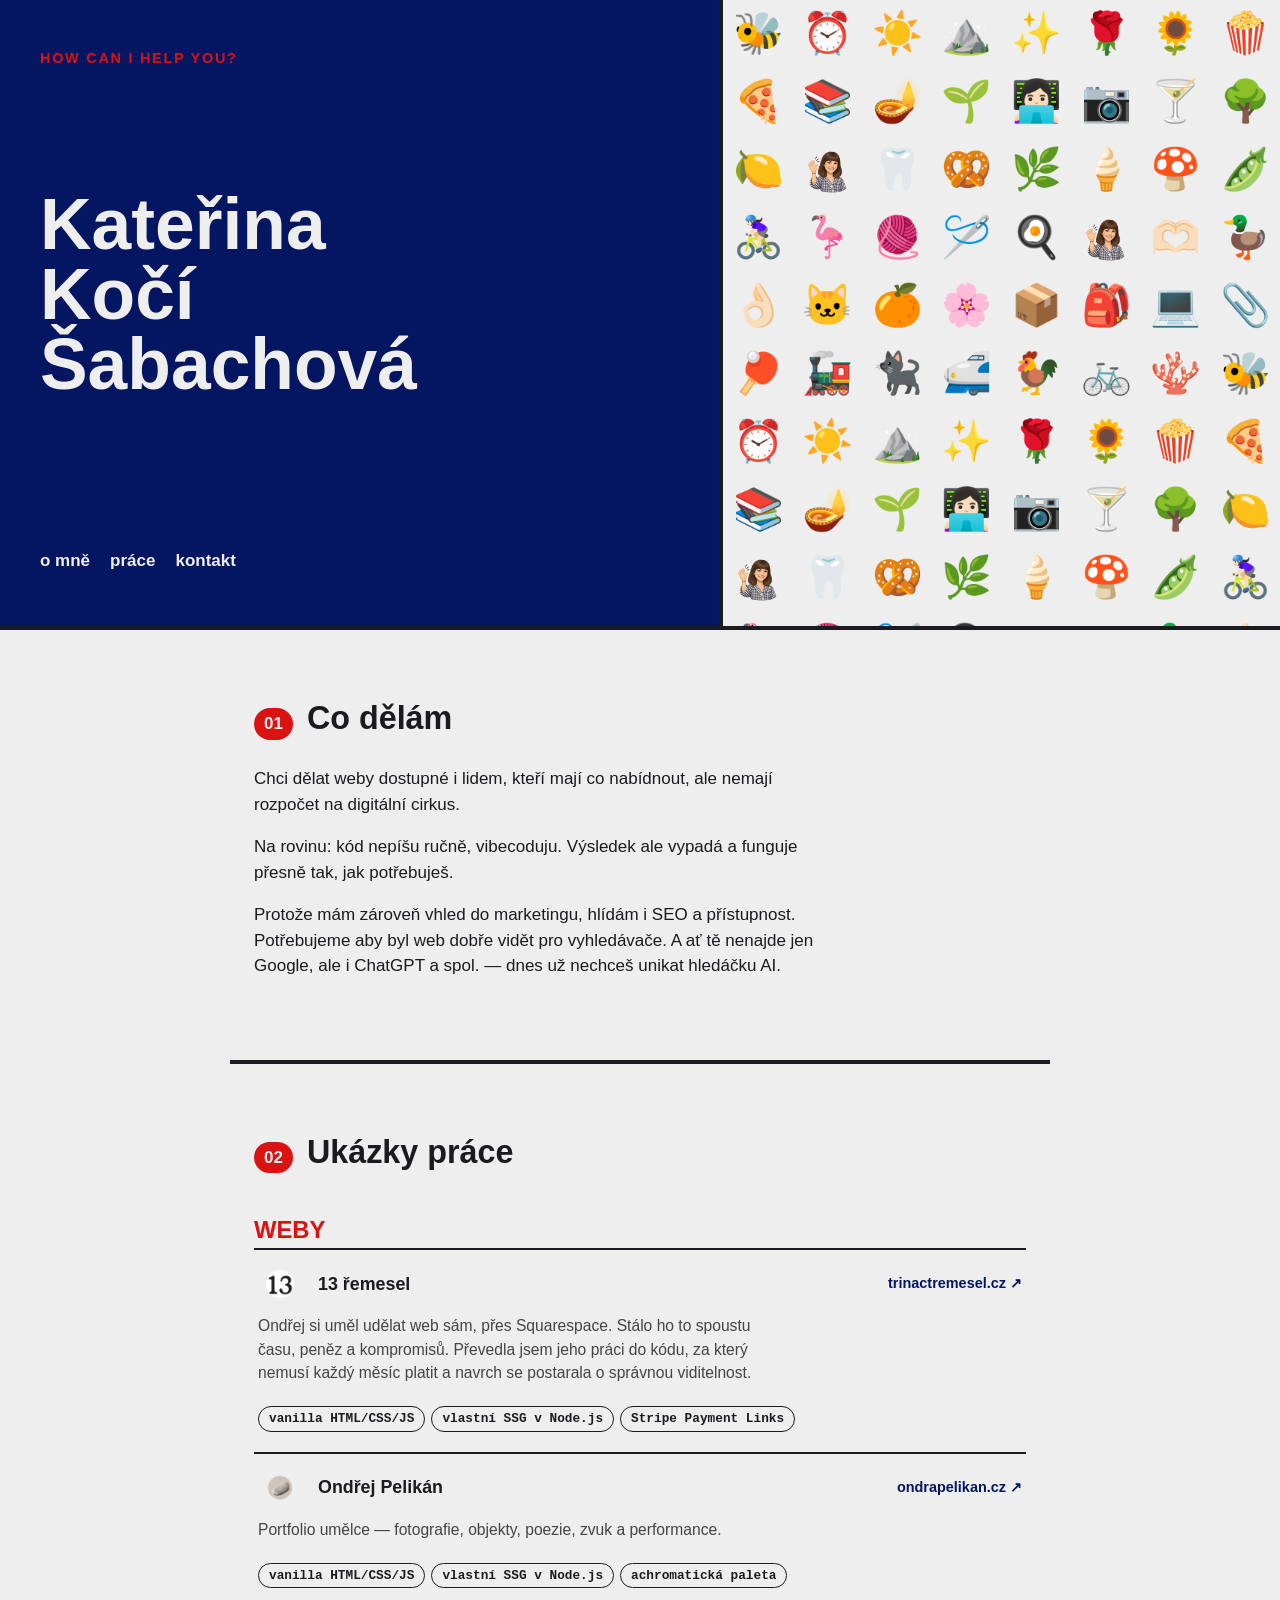
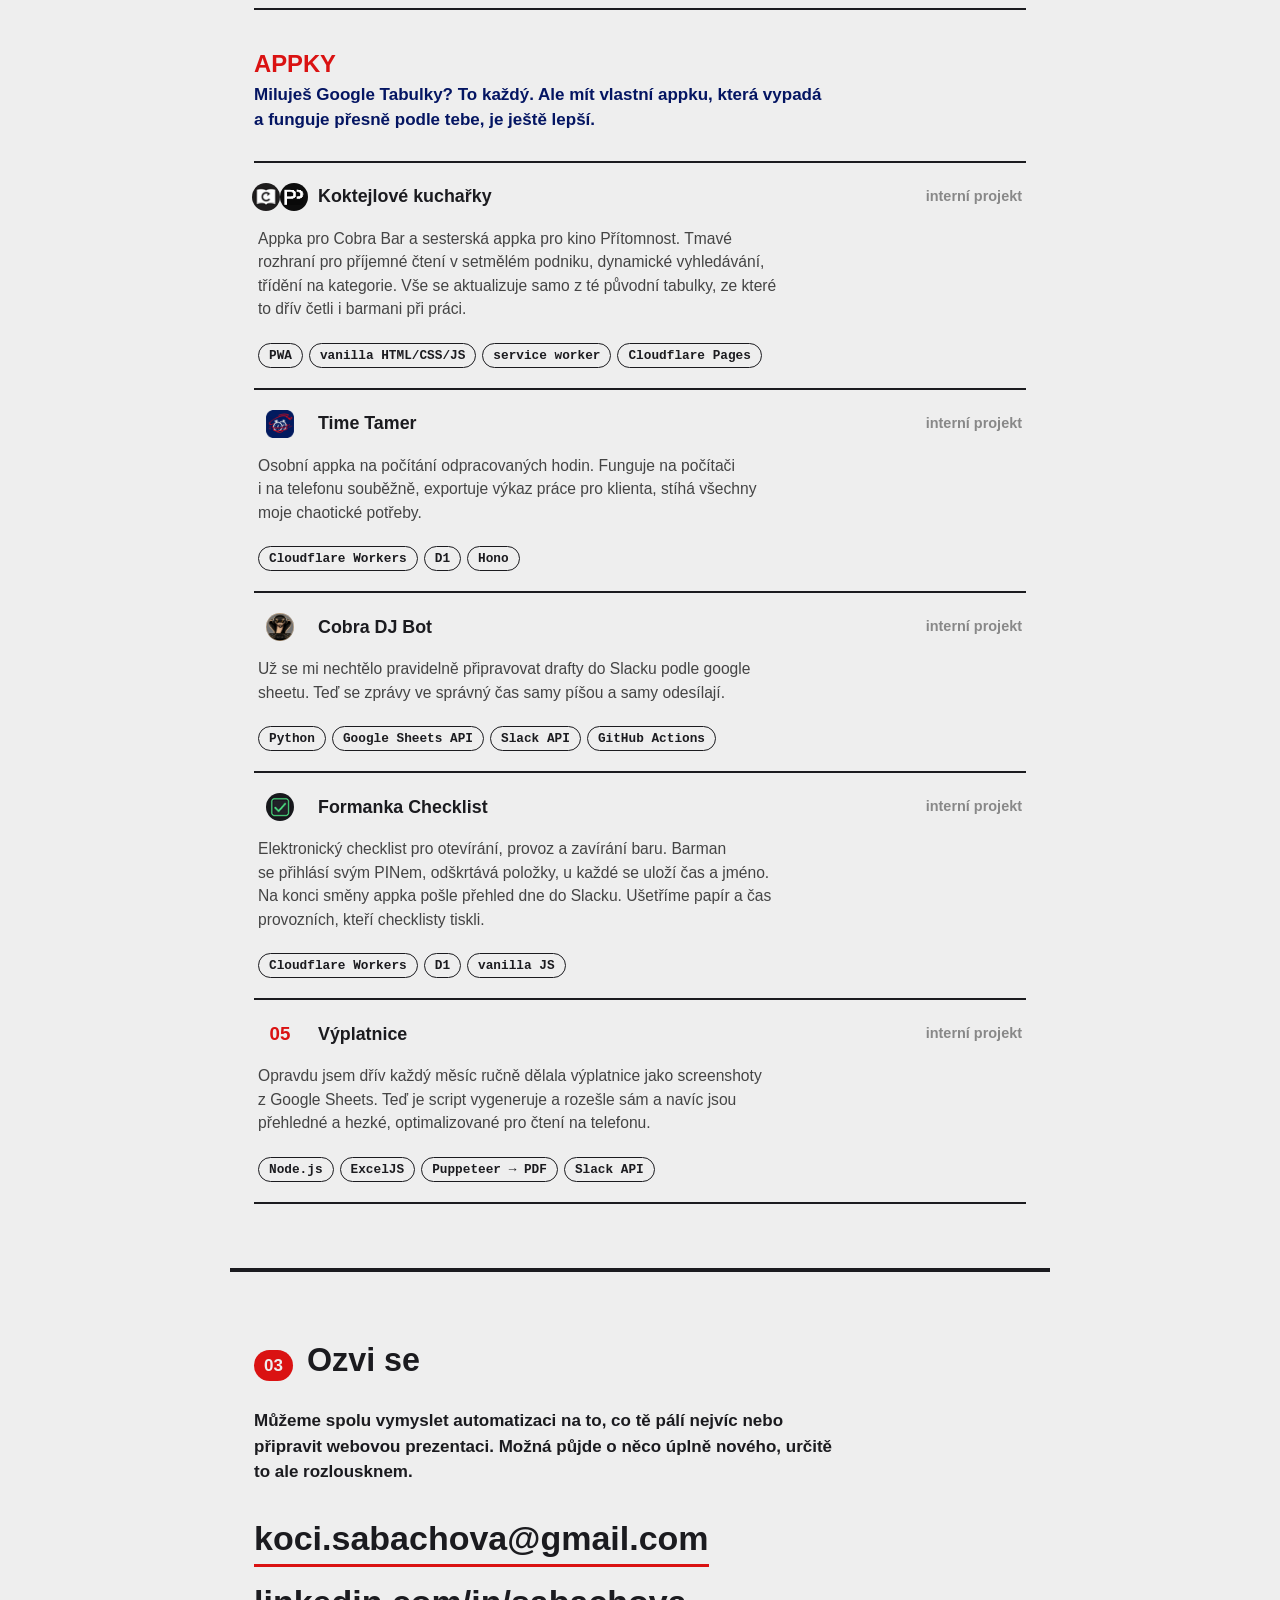
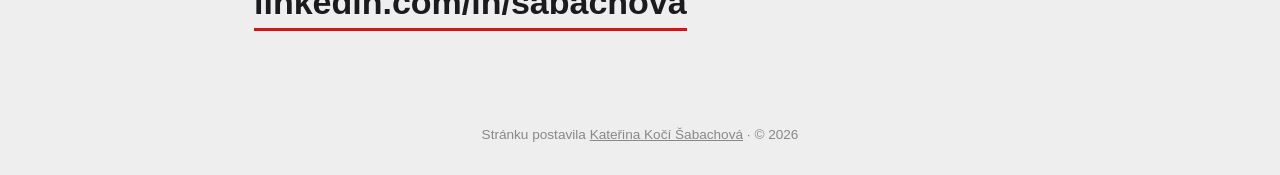
==== index.html @ d6535da0 "Oprava platformy Wix → Squarespace u 13 řemesel, přidán perex v sekci Ozvi se Co-Authored-By: Claude" ====
<!doctype html>
<html lang="cs">
<head>
<meta charset="utf-8">
<meta name="viewport" content="width=device-width, initial-scale=1">
<title>Kateřina Kočí Šabachová</title>
<link rel="icon" href="kac_emoji.png" type="image/png">
<link rel="stylesheet" href="style.css">
</head>
<body>

<header class="hero">
  <div class="hero-panel">
    <p class="eyebrow">HOW CAN I HELP YOU?</p>
    <h1>Kateřina<br>Kočí<br>Šabachová</h1>
    <nav class="navlinks">
      <a href="#o-mne">o mně</a>
      <a href="#prace">práce</a>
      <a href="#kontakt">kontakt</a>
    </nav>
    <img src="kac_emoji.png" alt="" class="hero-mobile-avatar" width="72" height="72">
  </div>
  <div class="hero-face">
    <div class="emoji-field" aria-hidden="true"></div>
  </div>
</header>

<main>
  <section id="o-mne" class="section">
    <h2><span class="num">01</span> Co dělám</h2>
    <div class="section-body">
      <p>
        Chci dělat weby dostupné i lidem, kteří mají co nabídnout, ale nemají rozpočet na digitální cirkus.
      </p>
      <p>
        Na rovinu: kód nepíšu ručně, vibecoduju. Výsledek ale vypadá
        a funguje přesně tak, jak potřebuješ.
      </p>
      <p>
        Protože mám zároveň vhled do marketingu, hlídám i SEO a přístupnost. Potřebujeme aby byl web dobře vidět pro vyhledávače. A ať tě nenajde jen Google, ale i ChatGPT a spol. — dnes už nechceš unikat hledáčku AI.
      </p>
    </div>
  </section>

  <section id="prace" class="section">
    <h2><span class="num">02</span> Ukázky práce</h2>
    <p class="rows-label">Weby</p>
    <div class="rows">
      <a class="row" href="https://trinactremesel.cz" target="_blank" rel="noopener">
        <span class="row-index"><img src="fav-13remesel.png" class="row-icon" alt="" width="28" height="28" style="border-radius:50%"></span>
        <span class="row-title">13 řemesel</span>
        <span class="row-desc">Ondřej si uměl udělat web sám, přes Squarespace. Stálo ho to spoustu času, peněz a kompromisů. Převedla jsem jeho práci do kódu, za který nemusí každý měsíc platit a navrch se postarala o správnou viditelnost.</span>
        <span class="row-tech"><span>vanilla HTML/CSS/JS</span><span>vlastní SSG v Node.js</span><span>Stripe Payment Links</span></span>
        <span class="row-link">trinactremesel.cz ↗</span>
      </a>
      <a class="row" href="https://ondrapelikan.cz" target="_blank" rel="noopener">
        <span class="row-index"><img src="fav-ondrapelikan.png" class="row-icon" alt="" width="34" height="34"></span>
        <span class="row-title">Ondřej Pelikán</span>
        <span class="row-desc">Portfolio umělce — fotografie, objekty, poezie, zvuk a performance.</span>
        <span class="row-tech"><span>vanilla HTML/CSS/JS</span><span>vlastní SSG v Node.js</span><span>achromatická paleta</span></span>
        <span class="row-link">ondrapelikan.cz ↗</span>
      </a>
    </div>

    <p class="rows-label">Appky</p>
    <p class="section-lead" style="color:var(--blue)">Miluješ Google Tabulky? To každý. Ale mít vlastní appku, která vypadá a funguje přesně podle tebe, je ještě lepší.</p>
    <div class="rows">
      <div class="row row-static">
        <span class="row-index"><img src="fav-kucharka.png" class="row-icon" alt="" width="28" height="28" style="border-radius:50%"><img src="fav-pritomnost.png" class="row-icon" alt="" width="28" height="28" style="border-radius:50%"></span>
        <span class="row-title">Koktejlové kuchařky</span>
        <span class="row-desc">Appka pro Cobra Bar a sesterská appka pro kino Přítomnost. Tmavé rozhraní pro příjemné čtení v setmělém podniku, dynamické vyhledávání, třídění na kategorie. Vše se aktualizuje samo z té původní tabulky, ze které to dřív četli i barmani při práci.</span>
        <span class="row-tech"><span>PWA</span><span>vanilla HTML/CSS/JS</span><span>service worker</span><span>Cloudflare Pages</span></span>
        <span class="row-link row-link-muted">interní projekt</span>
      </div>
      <div class="row row-static">
        <span class="row-index"><img src="fav-timetamer.png" class="row-icon" alt="" width="34" height="34"></span>
        <span class="row-title">Time Tamer</span>
        <span class="row-desc">Osobní appka na počítání odpracovaných hodin. Funguje na počítači i na telefonu souběžně, exportuje výkaz práce pro klienta, stíhá všechny moje chaotické potřeby.</span>
        <span class="row-tech"><span>Cloudflare Workers</span><span>D1</span><span>Hono</span></span>
        <span class="row-link row-link-muted">interní projekt</span>
      </div>
      <div class="row row-static">
        <span class="row-index"><img src="fav-djbot.png" class="row-icon" alt="" width="28" height="28" style="border-radius:50%"></span>
        <span class="row-title">Cobra DJ Bot</span>
        <span class="row-desc">Už se mi nechtělo pravidelně připravovat drafty do Slacku podle google sheetu. Teď se zprávy ve správný čas samy píšou a samy odesílají.</span>
        <span class="row-tech"><span>Python</span><span>Google Sheets API</span><span>Slack API</span><span>GitHub Actions</span></span>
        <span class="row-link row-link-muted">interní projekt</span>
      </div>
      <div class="row row-static">
        <span class="row-index"><img src="fav-formanka.png" class="row-icon" alt="" width="28" height="28" style="border-radius:50%"></span>
        <span class="row-title">Formanka Checklist</span>
        <span class="row-desc">Elektronický checklist pro otevírání, provoz a zavírání baru. Barman se přihlásí svým PINem, odškrtává položky, u každé se uloží čas a jméno. Na konci směny appka pošle přehled dne do Slacku. Ušetříme papír a čas provozních, kteří checklisty tiskli.</span>
        <span class="row-tech"><span>Cloudflare Workers</span><span>D1</span><span>vanilla JS</span></span>
        <span class="row-link row-link-muted">interní projekt</span>
      </div>
      <div class="row row-static">
        <span class="row-index">05</span>
        <span class="row-title">Výplatnice</span>
        <span class="row-desc">Opravdu jsem dřív každý měsíc ručně dělala výplatnice jako screenshoty z Google Sheets. Teď je script vygeneruje a rozešle sám a navíc jsou přehledné a hezké, optimalizované pro čtení na telefonu.</span>
        <span class="row-tech"><span>Node.js</span><span>ExcelJS</span><span>Puppeteer → PDF</span><span>Slack API</span></span>
        <span class="row-link row-link-muted">interní projekt</span>
      </div>
    </div>
  </section>

  <section id="kontakt" class="section">
    <h2><span class="num">03</span> Ozvi se</h2>
    <p class="section-lead">Můžeme spolu vymyslet automatizaci na to, co tě pálí nejvíc nebo připravit webovou prezentaci. Možná půjde o něco úplně nového, určitě to ale rozlousknem.</p>
    <div class="contact-block">
      <a class="contact-big" href="mailto:koci.sabachova@gmail.com">koci.sabachova@gmail.com</a>
      <a class="contact-big" href="https://www.linkedin.com/in/sabachova" target="_blank" rel="noopener">linkedin.com/in/sabachova</a>
    </div>
  </section>
</main>

<footer class="site-footer">Stránku postavila <a href="https://www.linkedin.com/in/sabachova" target="_blank" rel="noopener">Kateřina Kočí Šabachová</a> · © 2026</footer>

<div id="confetti-layer" aria-hidden="true"></div>
<script src="script.js"></script>
</body>
</html>
---- style.css ----
:root {
  --paper: #eeeeee;
  --ink: #1b1b1f;
  --blue: #041562;
  --blue-soft: #11468f;
  --red: #da1212;
  --red-soft: #da1212;
  font-size: 17px;
}

* { box-sizing: border-box; }
html { scroll-behavior: smooth; }

body {
  margin: 0;
  background: var(--paper);
  color: var(--ink);
  font-family: -apple-system, "SF Pro Rounded", "Segoe UI Rounded", "Segoe UI", ui-rounded, Roboto, Helvetica, Arial, sans-serif;
  line-height: 1.5;
}

a { color: inherit; }

/* ---------- marquee ---------- */

.marquee {
  background: var(--ink);
  color: var(--paper);
  overflow: hidden;
  white-space: nowrap;
  font-weight: 800;
  font-size: .8rem;
  letter-spacing: .08em;
  padding: 8px 0;
}

.marquee span {
  display: inline-block;
  padding-left: 100%;
  animation: scroll 18s linear infinite;
}

@keyframes scroll {
  to { transform: translateX(-100%); }
}

@media (prefers-reduced-motion: reduce) {
  .marquee span { animation: none; }
}

/* ---------- hero ---------- */

.hero {
  display: grid;
  grid-template-columns: 1.3fr 1fr;
  border-bottom: 4px solid var(--ink);
  min-height: 70vh;
}

@media (max-width: 760px) {
  .hero { grid-template-columns: 1fr; min-height: auto; }
}

.hero-panel {
  background: var(--blue);
  color: var(--paper);
  padding: 48px 40px;
  display: flex;
  flex-direction: column;
  justify-content: space-between;
  border-right: 4px solid var(--ink);
}

.hero-mobile-avatar { display: none; }

@media (max-width: 760px) {
  .hero-panel { border-right: none; border-bottom: 4px solid var(--ink); }
  .hero-mobile-avatar {
    display: block;
    width: 72px;
    height: 72px;
    border-radius: 50%;
    align-self: flex-end;
  }
}

.eyebrow {
  text-transform: uppercase;
  letter-spacing: .12em;
  font-weight: 700;
  font-size: .85rem;
  margin: 0 0 12px;
  color: var(--red-soft);
}

.hero-panel h1 {
  font-size: clamp(2.4rem, 6vw, 4.2rem);
  font-weight: 900;
  line-height: .98;
  margin: 0 0 40px;
}

.navlinks {
  display: flex;
  gap: 20px;
  flex-wrap: wrap;
}

.navlinks a {
  text-decoration: none;
  font-weight: 700;
  border-bottom: 2px solid transparent;
  padding-bottom: 2px;
}

.navlinks a:hover { border-color: var(--red-soft); }

.hero-face {
  position: relative;
  background: var(--paper);
  display: flex;
  align-items: center;
  justify-content: center;
  overflow: hidden;
}

.emoji-field {
  position: absolute;
  inset: 0;
  display: grid;
  grid-template-columns: repeat(auto-fill, minmax(4rem, 1fr));
  align-content: flex-start;
  overflow: hidden;
  pointer-events: none;
  opacity: 1;
}

.emoji-field span {
  height: 4rem;
  font-size: 2.4rem;
  display: flex;
  align-items: center;
  justify-content: center;
}

.emoji-field .ef-kac {
  height: 2.8rem;
  width: 2.8rem;
  object-fit: contain;
  margin: auto;
  pointer-events: auto;
  cursor: pointer;
}

.avatar {
  width: 160px;
  height: 160px;
  border-radius: 50%;
  border: 4px solid var(--ink);
  background: var(--red);
  font-size: 4rem;
  display: flex;
  align-items: center;
  justify-content: center;
  cursor: pointer;
  box-shadow: 8px 8px 0 var(--ink);
  transition: transform .15s ease, box-shadow .15s ease;
}

.avatar:hover { transform: translate(-3px, -3px); box-shadow: 11px 11px 0 var(--ink); }
.avatar:active { transform: translate(2px, 2px); box-shadow: 4px 4px 0 var(--ink); }

.avatar-img {
  width: 56px;
  height: 56px;
  object-fit: contain;
}

.sticker {
  position: absolute;
  background: var(--paper);
  border: 2px solid var(--ink);
  border-radius: 999px;
  padding: 6px 14px;
  font-weight: 800;
  font-size: .8rem;
}

.sticker-1 { top: 14%; left: 8%; transform: rotate(-8deg); }
.sticker-2 { bottom: 18%; left: 12%; transform: rotate(5deg); }
.sticker-3 { top: 20%; right: 8%; transform: rotate(7deg); }

@media (max-width: 500px) {
  .sticker { display: none; }
}

/* ---------- sections ---------- */

.section {
  max-width: 820px;
  margin: 0 auto;
  padding: 64px 24px;
  border-bottom: 4px solid var(--ink);
}

.section:last-of-type { border-bottom: none; }

.section h2 {
  display: flex;
  align-items: baseline;
  gap: 14px;
  font-size: 1.9rem;
  font-weight: 900;
  margin: 0 0 24px;
}

.num {
  font-size: 1rem;
  font-weight: 800;
  color: var(--paper);
  background: var(--red);
  border-radius: 999px;
  padding: 3px 10px;
}

.section-body p { max-width: 62ch; margin: 0 0 1em; }
.section-lead { max-width: 62ch; font-weight: 600; margin: 0 0 28px; }

.rows-label {
  font-weight: 900;
  font-size: 1.4rem;
  text-transform: uppercase;
  color: var(--red);
  margin: 36px 0 0;
}

/* ---------- work rows ---------- */

.rows {
  display: flex;
  flex-direction: column;
  border-top: 2px solid var(--ink);
}

.row {
  display: grid;
  grid-template-columns: 44px 1fr auto;
  align-items: center;
  gap: 16px;
  padding: 20px 4px;
  border-bottom: 2px solid var(--ink);
  text-decoration: none;
  color: var(--ink);
  transition: background .15s ease;
}

.row:hover { background: rgba(10, 29, 122, .06); }
.row-static:hover { background: none; }
.row-static { cursor: default; }

.row-index {
  font-weight: 900;
  color: var(--red-soft);
  font-size: 1.1rem;
  display: flex;
  align-items: center;
  justify-content: center;
}


.row-title {
  font-weight: 800;
  font-size: 1.05rem;
  grid-column: 2;
  display: flex;
  align-items: center;
  gap: 8px;
}

.row-icon {
  width: 28px;
  height: 28px;
  max-width: 28px;
  max-height: 28px;
  object-fit: contain;
  border-radius: 6px;
  flex-shrink: 0;
  display: block;
}

.row-desc {
  grid-column: 1 / -1;
  font-size: .92rem;
  color: #444;
  max-width: 60ch;
}

.row-link {
  grid-column: 3;
  grid-row: 1;
  font-weight: 700;
  font-size: .85rem;
  color: var(--blue);
  white-space: nowrap;
}

.row-link-muted { color: #888; }

.row-tech {
  grid-column: 1 / -1;
  display: flex;
  flex-wrap: wrap;
  gap: 6px;
  margin-top: 6px;
}

.row-tech span {
  font-size: .75rem;
  font-weight: 700;
  font-family: ui-monospace, "SF Mono", monospace;
  background: var(--paper);
  border: 1.5px solid var(--ink);
  border-radius: 999px;
  padding: 2px 10px;
  color: var(--ink);
}

@media (max-width: 560px) {
  .row { grid-template-columns: 32px 1fr; }
  .row-link { grid-column: 2; grid-row: 2; justify-self: start; }
}

/* ---------- contact ---------- */

.contact-block {
  display: flex;
  flex-direction: column;
  gap: 10px;
}

.contact-big {
  font-size: clamp(1.3rem, 4vw, 2rem);
  font-weight: 900;
  text-decoration: none;
  color: var(--ink);
  border-bottom: 3px solid var(--red);
  width: fit-content;
  transition: color .15s ease;
}

.contact-big:hover { color: var(--red-soft); }

/* ---------- footer ---------- */

.site-footer {
  text-align: center;
  padding: 30px 24px;
  font-size: .8rem;
  color: #888;
}

/* ---------- confetti (shared with script.js) ---------- */

#confetti-layer {
  position: fixed;
  inset: 0;
  pointer-events: none;
  z-index: 999;
  overflow: hidden;
}

.confetti-piece {
  position: absolute;
  border-radius: 3px;
  animation: burst cubic-bezier(.2,.8,.4,1) forwards;
}

@keyframes burst {
  0%   { transform: translate(0, 0) rotate(0deg); opacity: 1; }
  100% { transform: translate(var(--dx), var(--dy)) rotate(540deg); opacity: 0; }
}
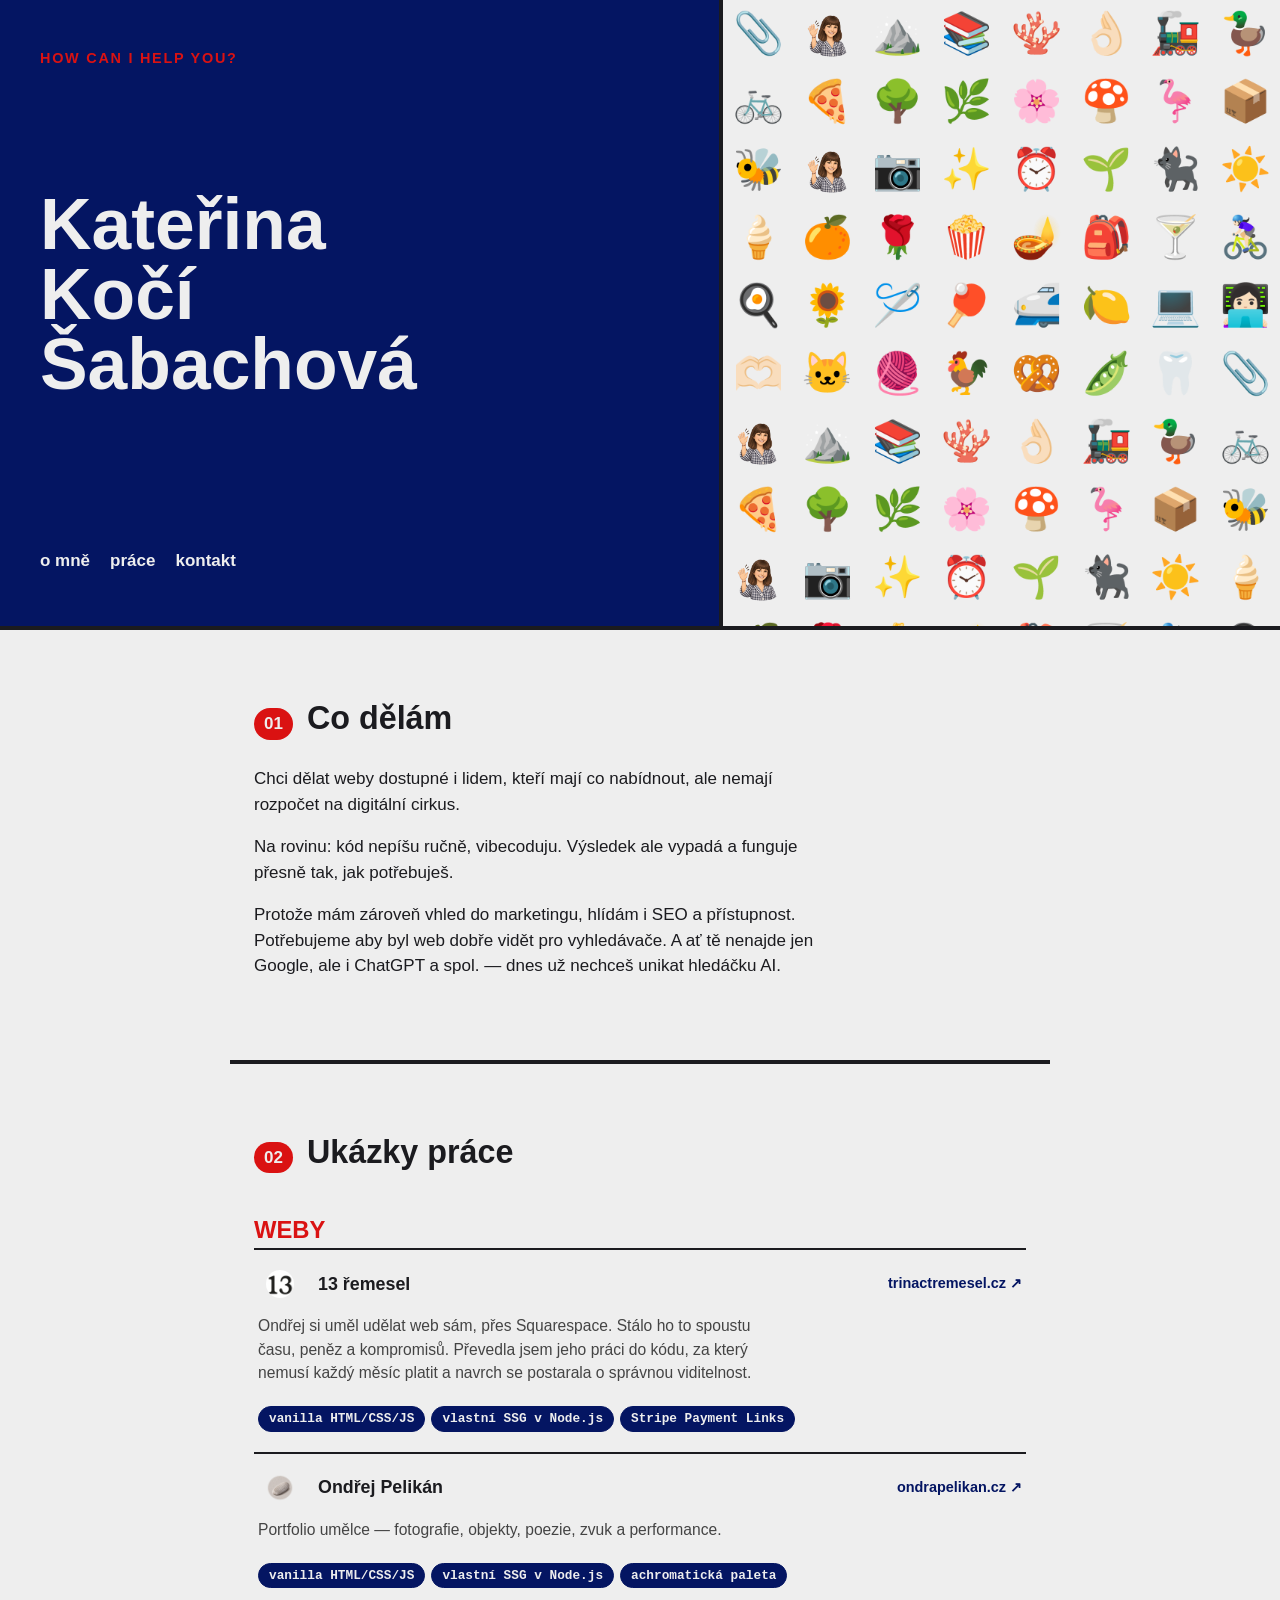
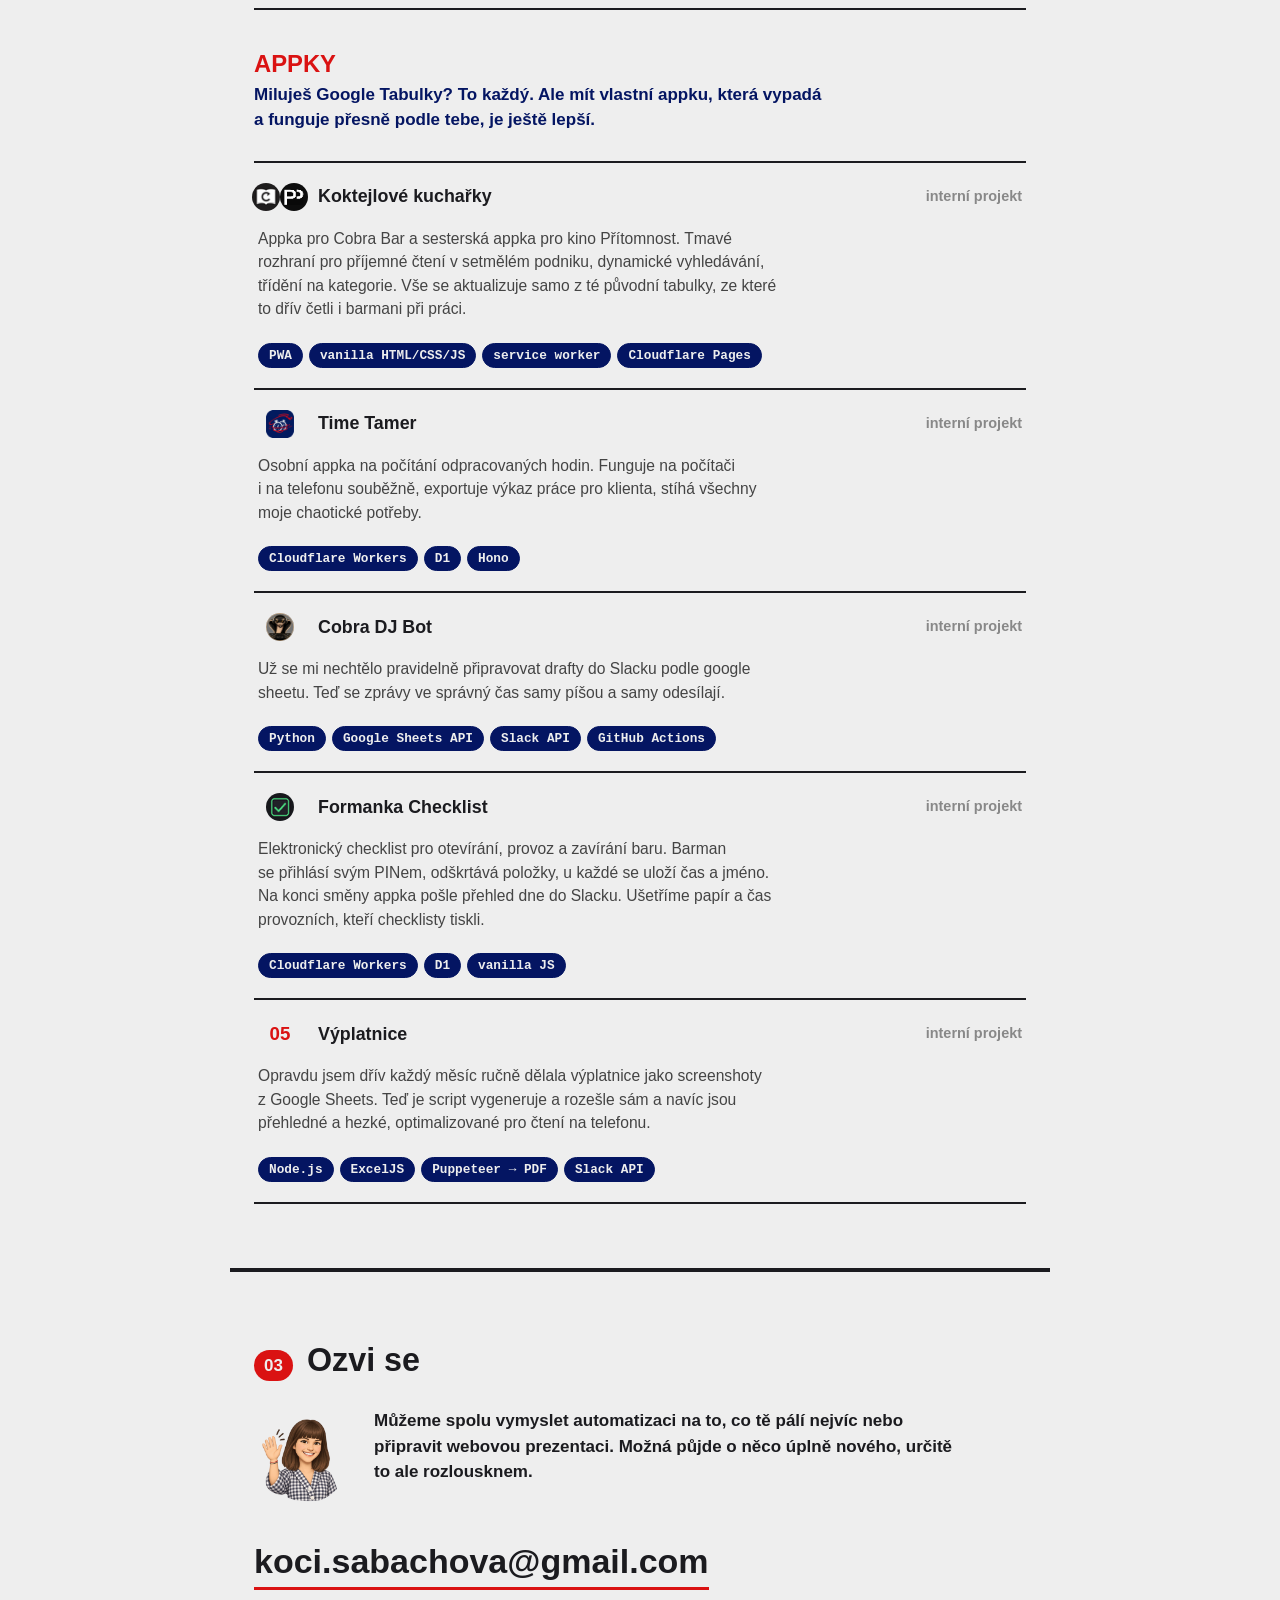
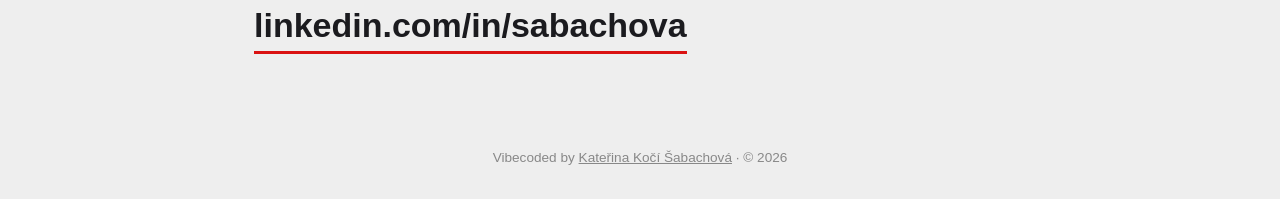
==== commit 3ff5771c: "Kontakt: avatar vedle intro textu, tagy přebarveny na modrou, patička na Vibecoded by Co-Authored-By" ====
--- a/index.html
+++ b/index.html
@@ -105,7 +105,10 @@
 
   <section id="kontakt" class="section">
     <h2><span class="num">03</span> Ozvi se</h2>
-    <p class="section-lead">Můžeme spolu vymyslet automatizaci na to, co tě pálí nejvíc nebo připravit webovou prezentaci. Možná půjde o něco úplně nového, určitě to ale rozlousknem.</p>
+    <div class="contact-intro">
+      <img src="kac_emoji.png" alt="" class="contact-avatar" width="96" height="96">
+      <p class="section-lead">Můžeme spolu vymyslet automatizaci na to, co tě pálí nejvíc nebo připravit webovou prezentaci. Možná půjde o něco úplně nového, určitě to ale rozlousknem.</p>
+    </div>
     <div class="contact-block">
       <a class="contact-big" href="mailto:koci.sabachova@gmail.com">koci.sabachova@gmail.com</a>
       <a class="contact-big" href="https://www.linkedin.com/in/sabachova" target="_blank" rel="noopener">linkedin.com/in/sabachova</a>
@@ -113,7 +116,7 @@
   </section>
 </main>
 
-<footer class="site-footer">Stránku postavila <a href="https://www.linkedin.com/in/sabachova" target="_blank" rel="noopener">Kateřina Kočí Šabachová</a> · © 2026</footer>
+<footer class="site-footer">Vibecoded by <a href="https://www.linkedin.com/in/sabachova" target="_blank" rel="noopener">Kateřina Kočí Šabachová</a> · © 2026</footer>
 
 <div id="confetti-layer" aria-hidden="true"></div>
 <script src="script.js"></script>
--- a/style.css
+++ b/style.css
@@ -318,11 +318,11 @@
   font-size: .75rem;
   font-weight: 700;
   font-family: ui-monospace, "SF Mono", monospace;
-  background: var(--paper);
-  border: 1.5px solid var(--ink);
+  background: var(--blue);
+  border: 1.5px solid var(--blue);
   border-radius: 999px;
   padding: 2px 10px;
-  color: var(--ink);
+  color: var(--paper);
 }
 
 @media (max-width: 560px) {
@@ -331,6 +331,22 @@
 }
 
 /* ---------- contact ---------- */
+
+.contact-intro {
+  display: flex;
+  align-items: flex-start;
+  gap: 24px;
+  margin-bottom: 32px;
+}
+
+.contact-avatar {
+  width: 96px;
+  height: 96px;
+  border-radius: 50%;
+  flex-shrink: 0;
+}
+
+.contact-intro .section-lead { margin: 0; }
 
 .contact-block {
   display: flex;
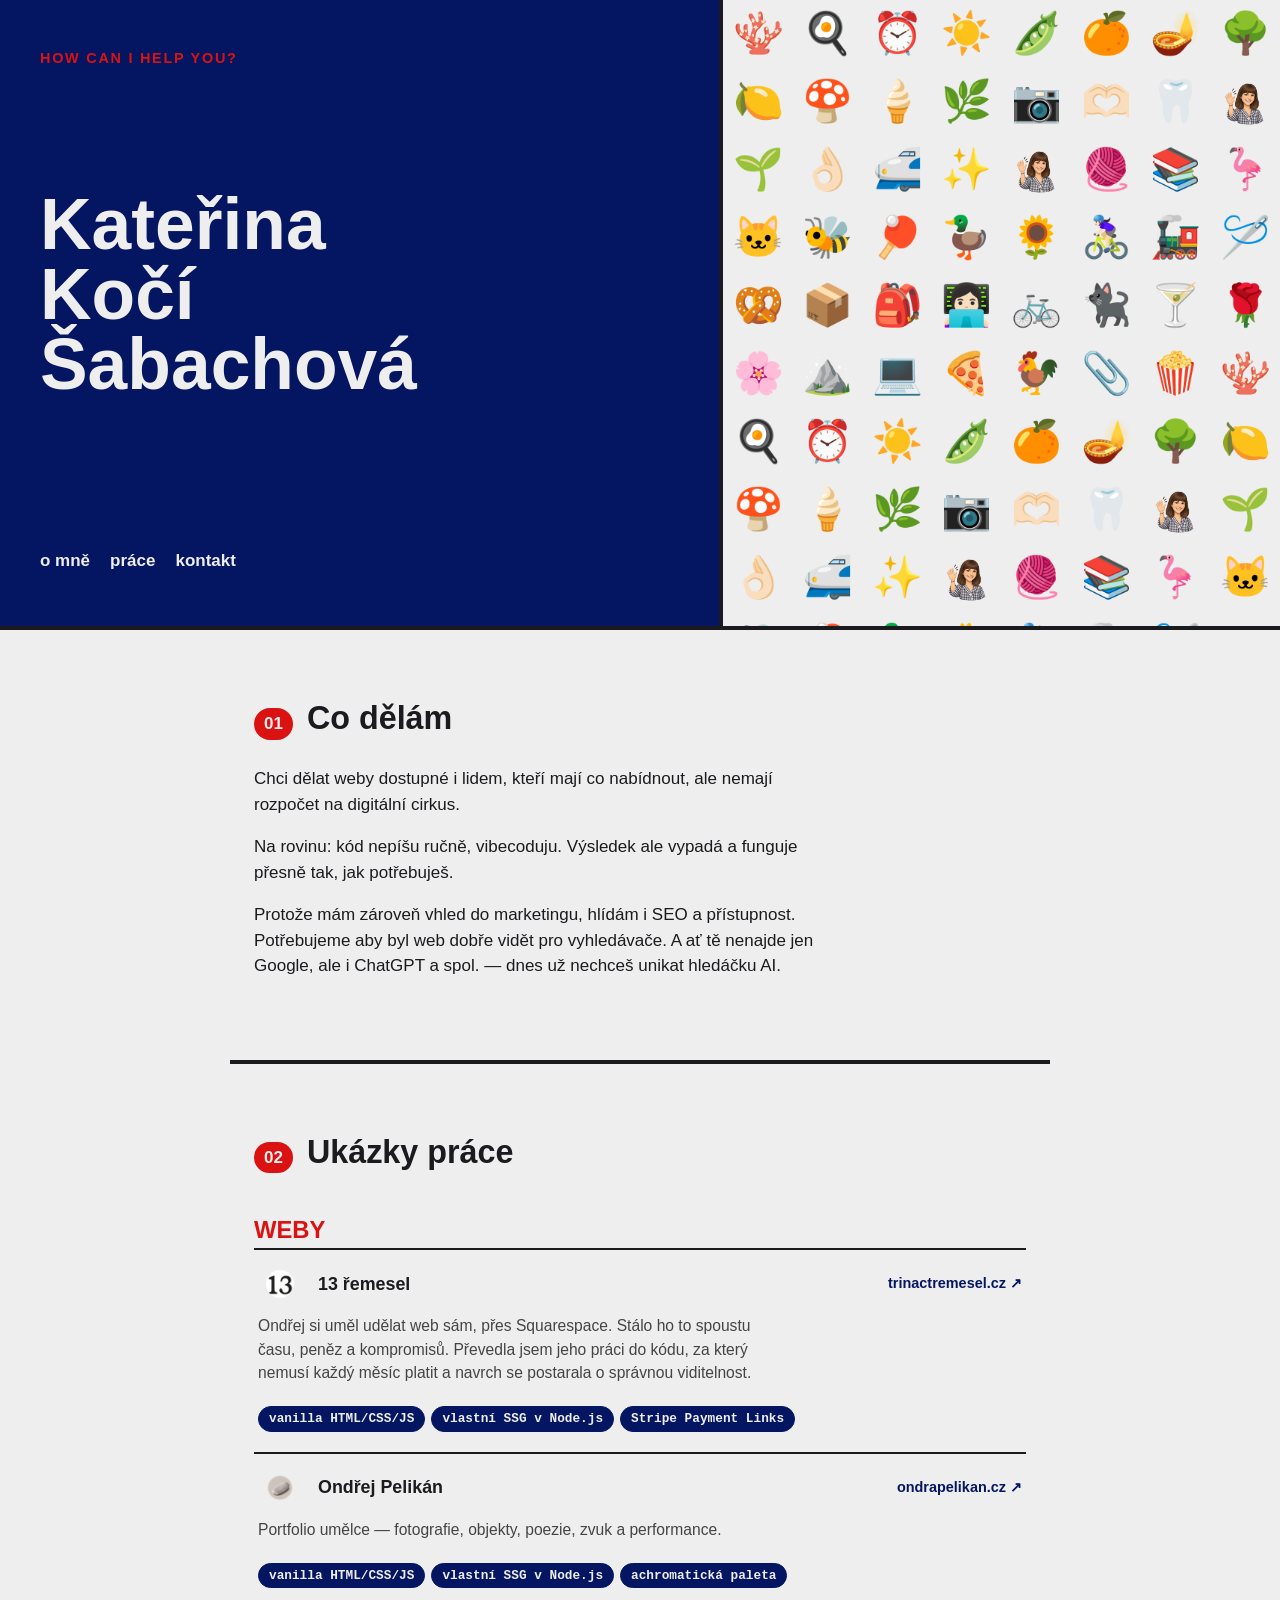
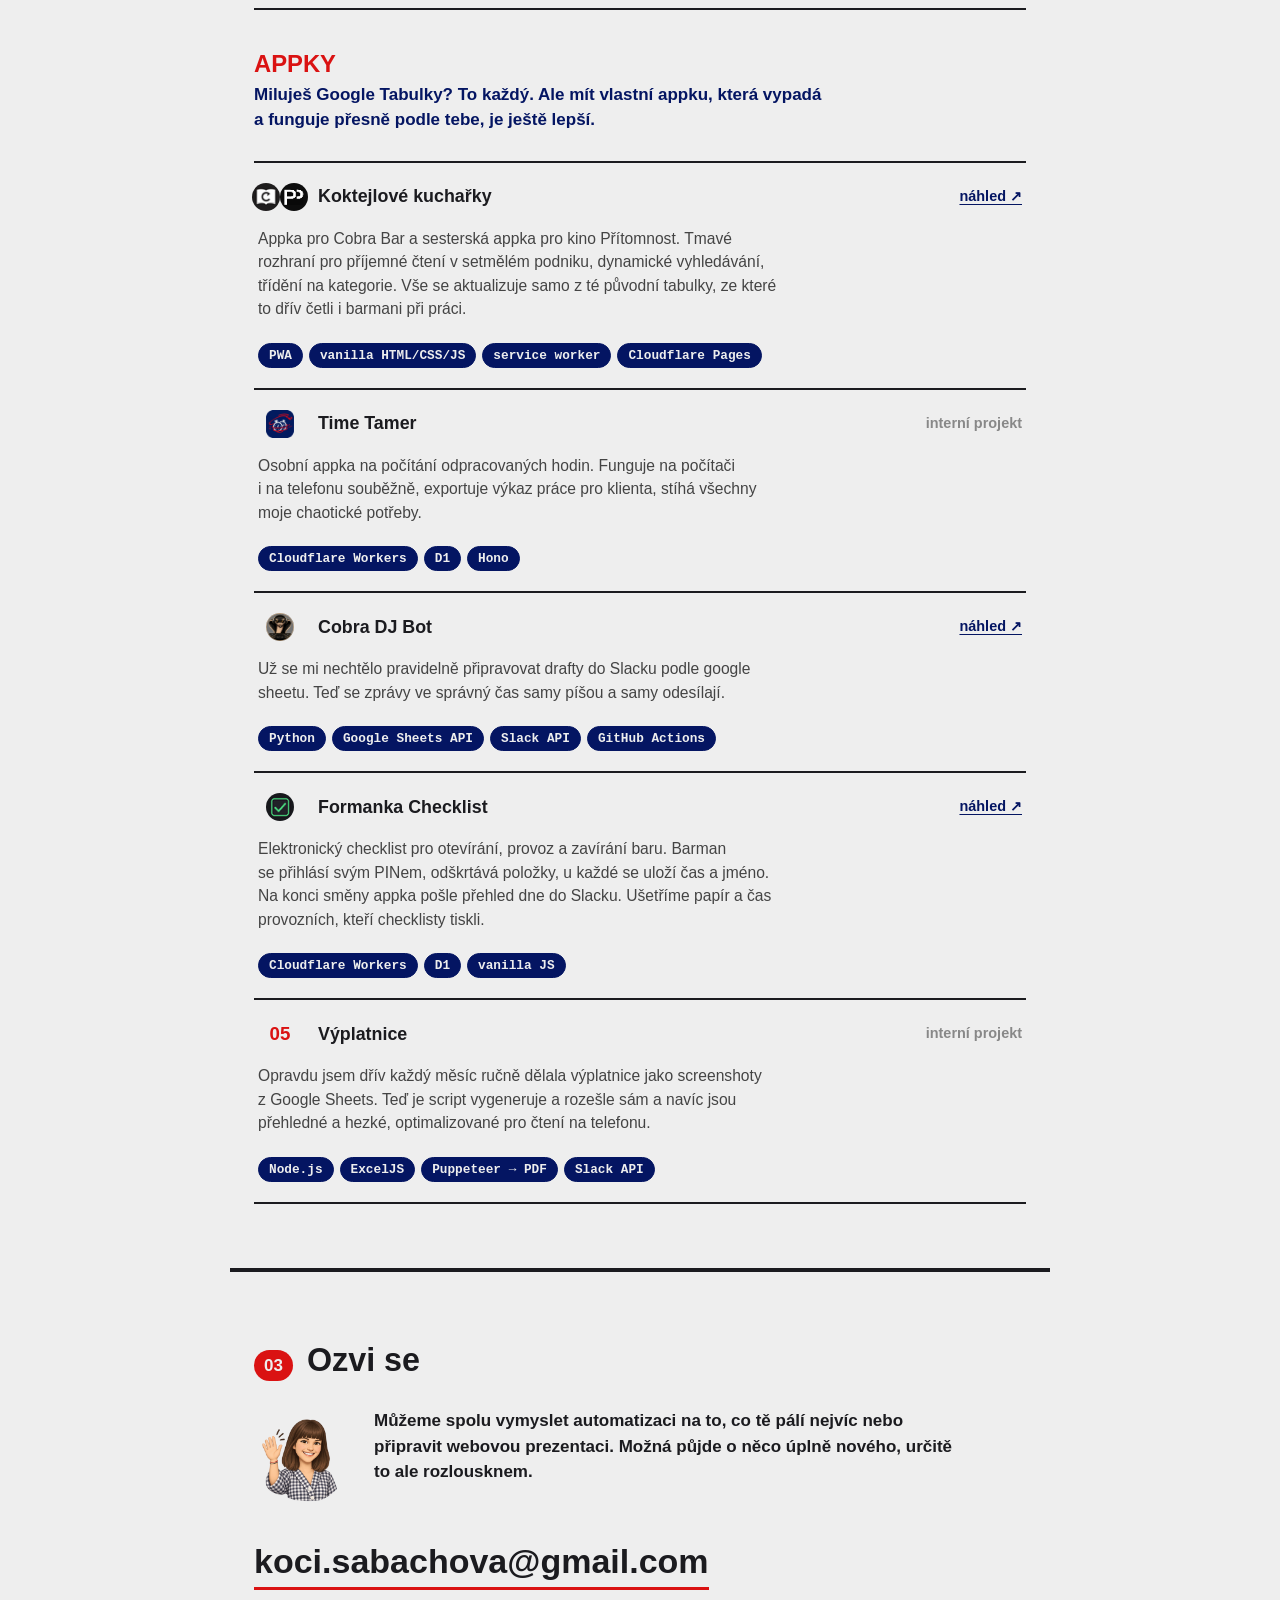
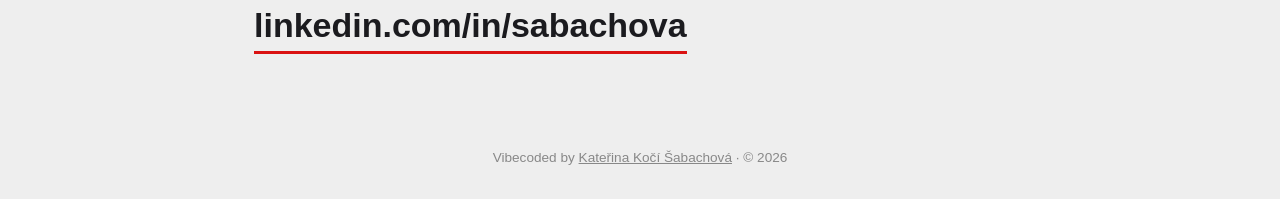
==== commit 6def41bf: "Portfolio: přidány náhledy interních projektů přes lightbox Projekty Kuchařka, DJ Bot a Formanka Che" ====
--- a/index.html
+++ b/index.html
@@ -70,7 +70,7 @@
         <span class="row-title">Koktejlové kuchařky</span>
         <span class="row-desc">Appka pro Cobra Bar a sesterská appka pro kino Přítomnost. Tmavé rozhraní pro příjemné čtení v setmělém podniku, dynamické vyhledávání, třídění na kategorie. Vše se aktualizuje samo z té původní tabulky, ze které to dřív četli i barmani při práci.</span>
         <span class="row-tech"><span>PWA</span><span>vanilla HTML/CSS/JS</span><span>service worker</span><span>Cloudflare Pages</span></span>
-        <span class="row-link row-link-muted">interní projekt</span>
+        <span class="row-link"><button class="preview-btn" data-preview="preview-kucharka.png">náhled ↗</button></span>
       </div>
       <div class="row row-static">
         <span class="row-index"><img src="fav-timetamer.png" class="row-icon" alt="" width="34" height="34"></span>
@@ -84,14 +84,14 @@
         <span class="row-title">Cobra DJ Bot</span>
         <span class="row-desc">Už se mi nechtělo pravidelně připravovat drafty do Slacku podle google sheetu. Teď se zprávy ve správný čas samy píšou a samy odesílají.</span>
         <span class="row-tech"><span>Python</span><span>Google Sheets API</span><span>Slack API</span><span>GitHub Actions</span></span>
-        <span class="row-link row-link-muted">interní projekt</span>
+        <span class="row-link"><button class="preview-btn" data-preview="preview-djbot.png,preview-djbot-slack.png">náhled ↗</button></span>
       </div>
       <div class="row row-static">
         <span class="row-index"><img src="fav-formanka.png" class="row-icon" alt="" width="28" height="28" style="border-radius:50%"></span>
         <span class="row-title">Formanka Checklist</span>
         <span class="row-desc">Elektronický checklist pro otevírání, provoz a zavírání baru. Barman se přihlásí svým PINem, odškrtává položky, u každé se uloží čas a jméno. Na konci směny appka pošle přehled dne do Slacku. Ušetříme papír a čas provozních, kteří checklisty tiskli.</span>
         <span class="row-tech"><span>Cloudflare Workers</span><span>D1</span><span>vanilla JS</span></span>
-        <span class="row-link row-link-muted">interní projekt</span>
+        <span class="row-link"><button class="preview-btn" data-preview="preview-formanka.png">náhled ↗</button></span>
       </div>
       <div class="row row-static">
         <span class="row-index">05</span>
@@ -119,6 +119,15 @@
 <footer class="site-footer">Vibecoded by <a href="https://www.linkedin.com/in/sabachova" target="_blank" rel="noopener">Kateřina Kočí Šabachová</a> · © 2026</footer>
 
 <div id="confetti-layer" aria-hidden="true"></div>
+<div id="lightbox" class="lightbox" aria-hidden="true">
+  <button class="lightbox-close" aria-label="Zavřít">✕</button>
+  <button class="lightbox-prev" aria-label="Předchozí">‹</button>
+  <div class="lightbox-inner">
+    <img class="lightbox-img" src="" alt="">
+    <p class="lightbox-caption"></p>
+  </div>
+  <button class="lightbox-next" aria-label="Další">›</button>
+</div>
 <script src="script.js"></script>
 </body>
 </html>
--- a/style.css
+++ b/style.css
@@ -395,3 +395,77 @@
   0%   { transform: translate(0, 0) rotate(0deg); opacity: 1; }
   100% { transform: translate(var(--dx), var(--dy)) rotate(540deg); opacity: 0; }
 }
+
+.preview-btn {
+  background: none;
+  border: none;
+  padding: 0;
+  cursor: pointer;
+  font: inherit;
+  font-size: .85rem;
+  font-weight: 700;
+  color: var(--blue);
+  text-decoration: underline;
+  text-underline-offset: 3px;
+}
+
+.lightbox {
+  display: none;
+  position: fixed;
+  inset: 0;
+  background: rgba(0,0,0,.85);
+  z-index: 1000;
+  align-items: center;
+  justify-content: center;
+  padding: 24px;
+}
+
+.lightbox.open {
+  display: flex;
+}
+
+.lightbox-img {
+  max-width: 100%;
+  max-height: 90vh;
+  border-radius: 8px;
+  box-shadow: 0 8px 48px rgba(0,0,0,.6);
+}
+
+.lightbox-close {
+  position: absolute;
+  top: 16px;
+  right: 20px;
+  background: none;
+  border: none;
+  color: #fff;
+  font-size: 1.5rem;
+  cursor: pointer;
+  line-height: 1;
+}
+
+.lightbox-prev, .lightbox-next {
+  position: absolute;
+  top: 50%;
+  transform: translateY(-50%);
+  background: none;
+  border: none;
+  color: #fff;
+  font-size: 3rem;
+  cursor: pointer;
+  padding: 0 16px;
+  line-height: 1;
+  opacity: .7;
+}
+.lightbox-prev:hover, .lightbox-next:hover { opacity: 1; }
+.lightbox-prev { left: 8px; }
+.lightbox-next { right: 8px; }
+
+.lightbox-inner { display: flex; flex-direction: column; align-items: center; gap: 12px; }
+
+.lightbox-caption {
+  color: rgba(255,255,255,.6);
+  font-size: .8rem;
+  font-weight: 700;
+  text-transform: uppercase;
+  letter-spacing: .1em;
+}
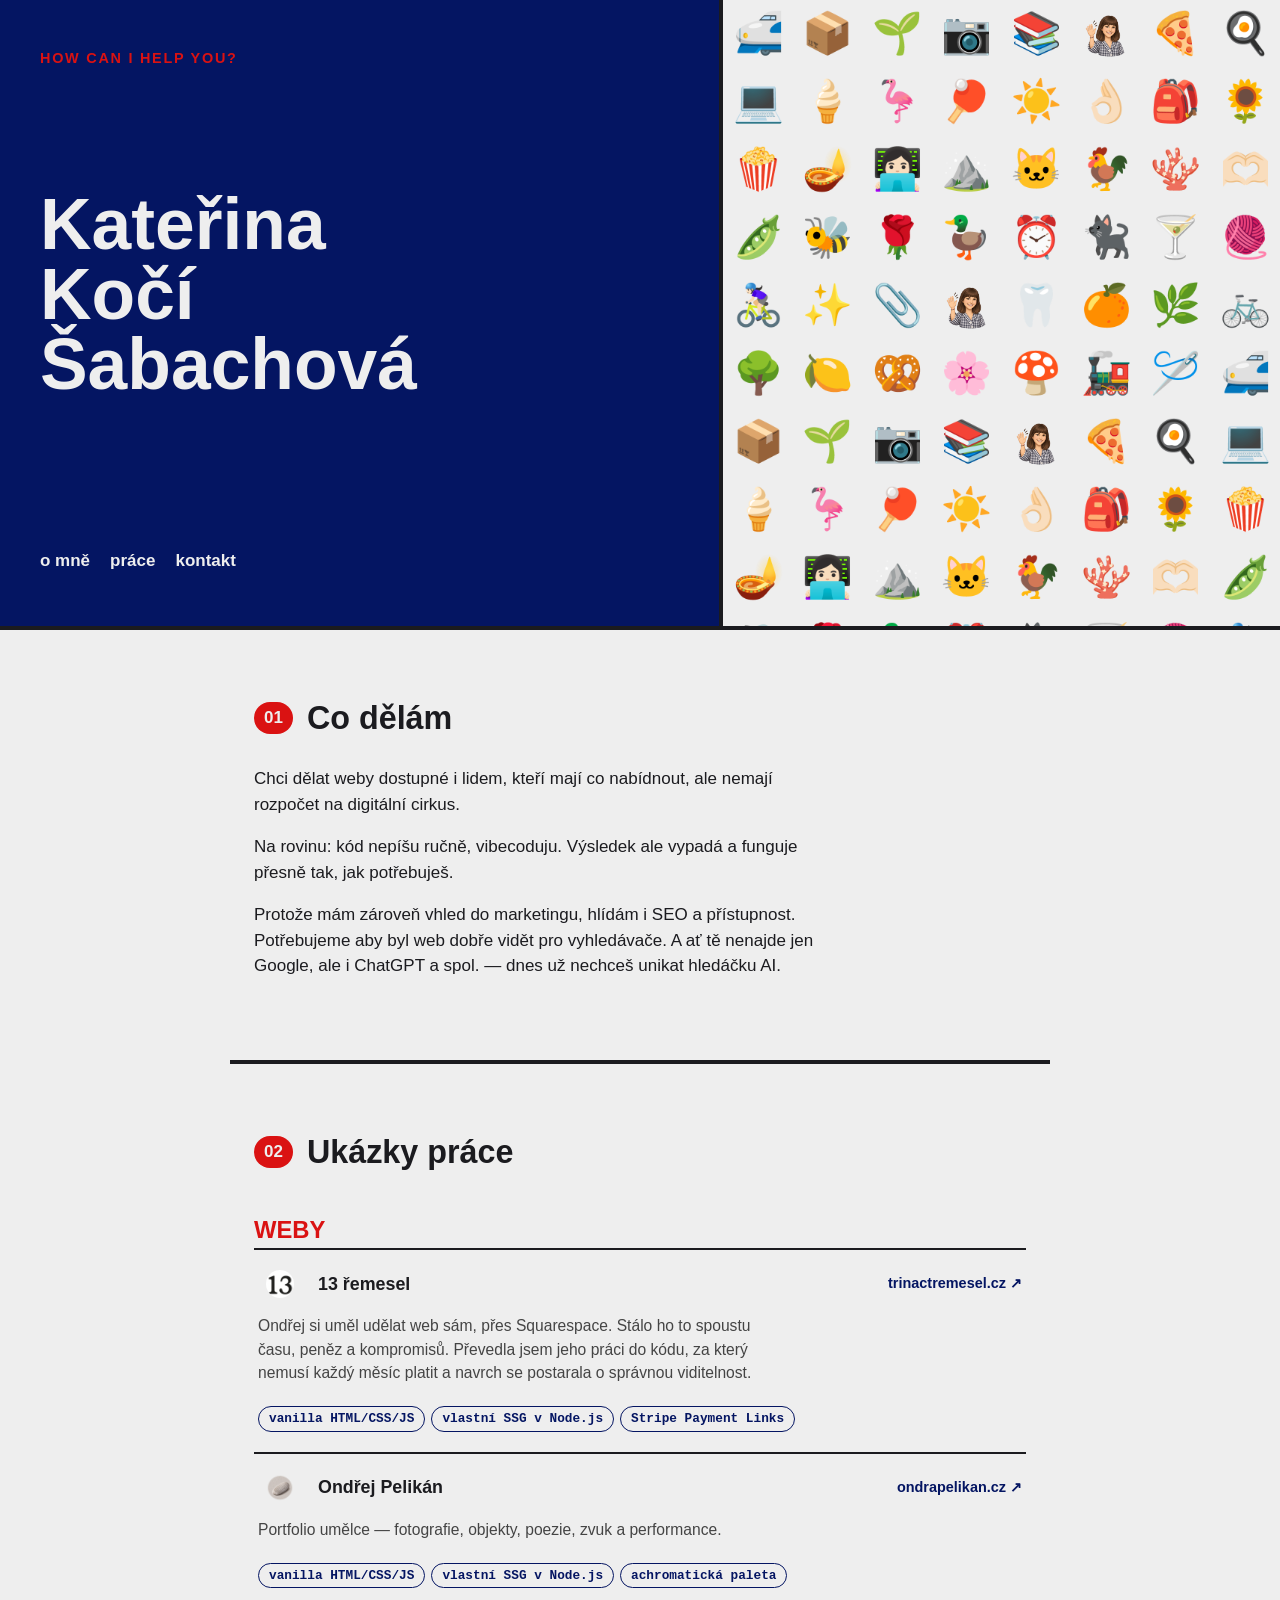
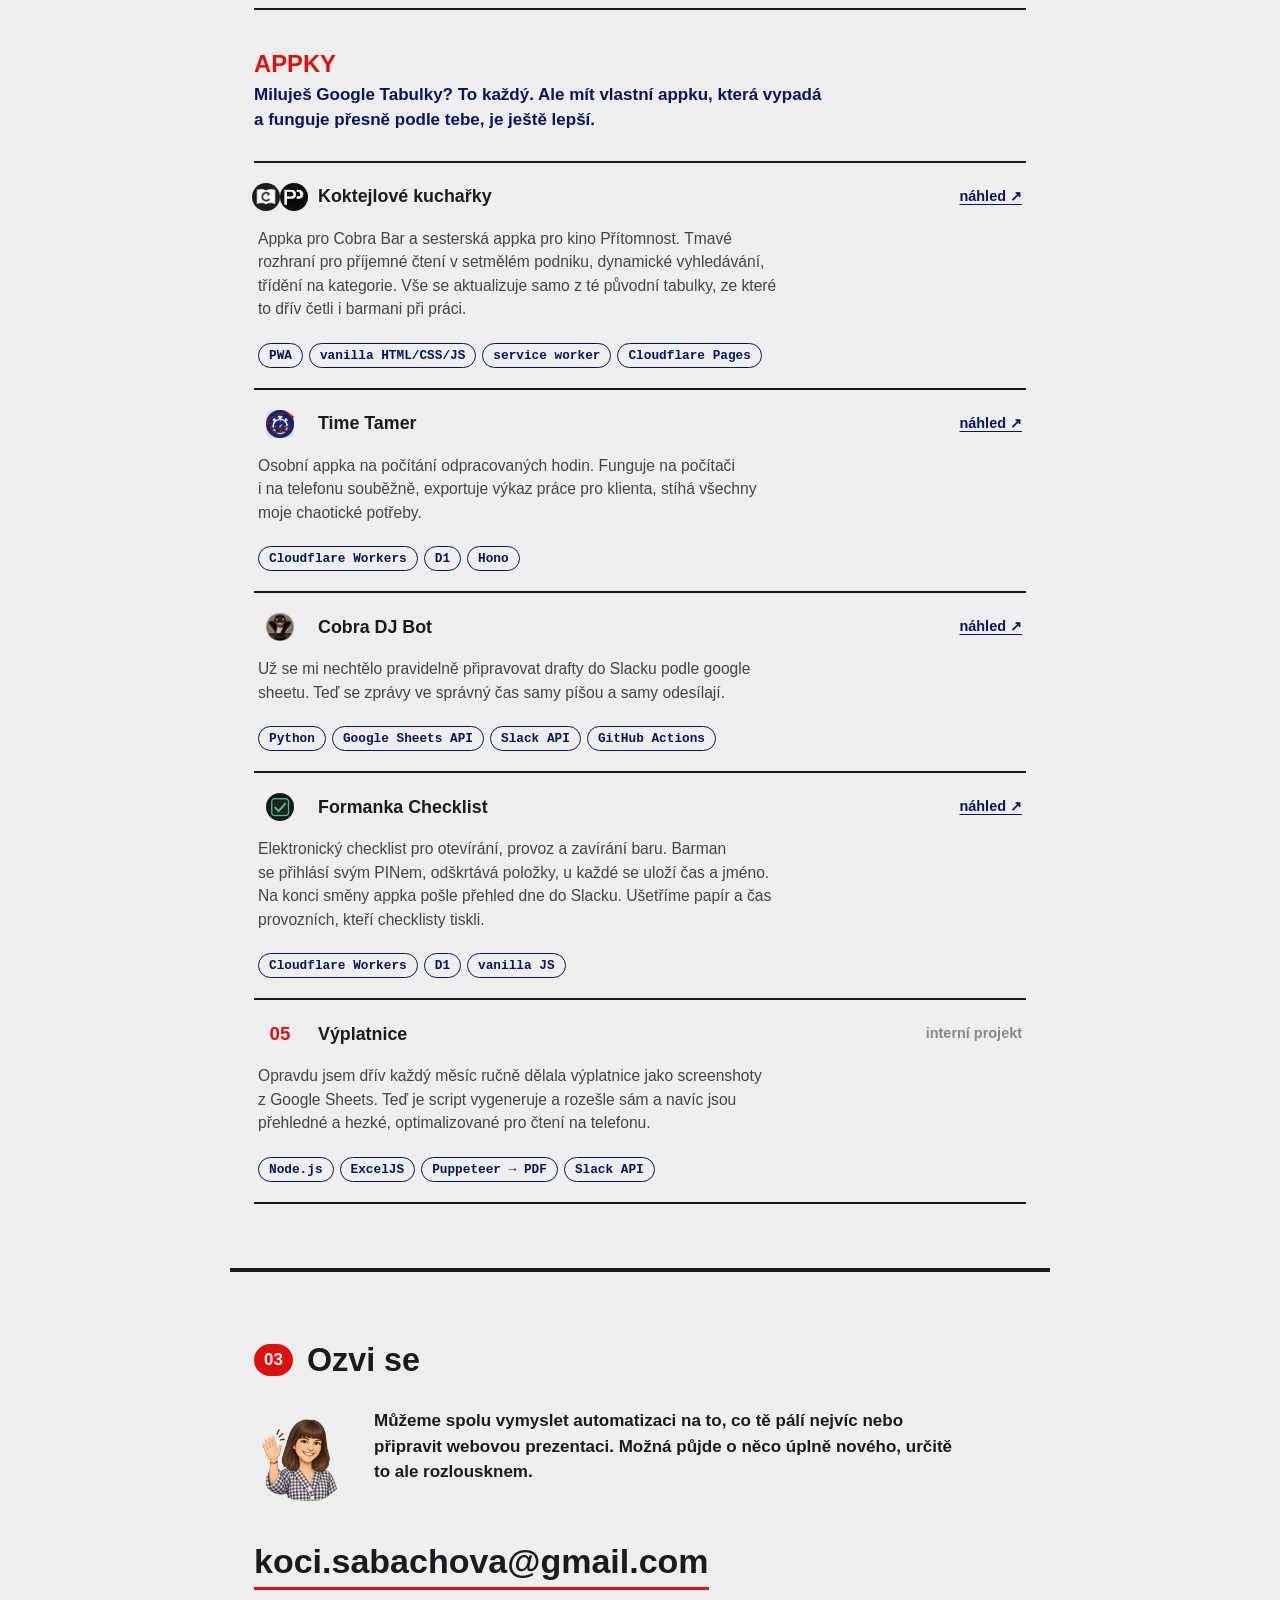
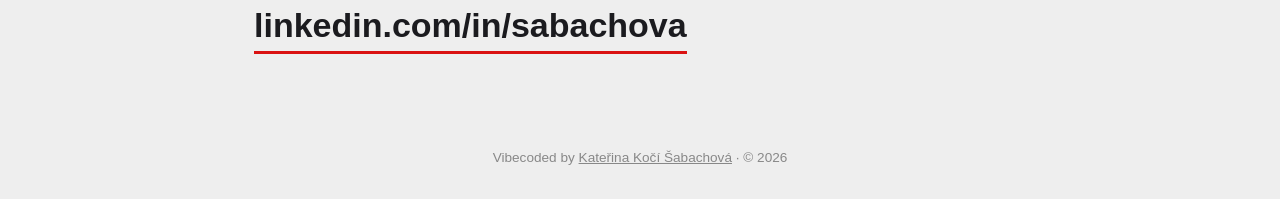
==== commit 88fcabdb: "Time Tamer: náhled projektu + nová favicona, lightbox přechází na data-captions Co-Authored-By: Clau" ====
--- a/index.html
+++ b/index.html
@@ -77,14 +77,14 @@
         <span class="row-title">Time Tamer</span>
         <span class="row-desc">Osobní appka na počítání odpracovaných hodin. Funguje na počítači i na telefonu souběžně, exportuje výkaz práce pro klienta, stíhá všechny moje chaotické potřeby.</span>
         <span class="row-tech"><span>Cloudflare Workers</span><span>D1</span><span>Hono</span></span>
-        <span class="row-link row-link-muted">interní projekt</span>
+        <span class="row-link"><button class="preview-btn" data-preview="preview-timetamer-1.png,preview-timetamer-2.png,preview-timetamer-3.png">náhled ↗</button></span>
       </div>
       <div class="row row-static">
         <span class="row-index"><img src="fav-djbot.png" class="row-icon" alt="" width="28" height="28" style="border-radius:50%"></span>
         <span class="row-title">Cobra DJ Bot</span>
         <span class="row-desc">Už se mi nechtělo pravidelně připravovat drafty do Slacku podle google sheetu. Teď se zprávy ve správný čas samy píšou a samy odesílají.</span>
         <span class="row-tech"><span>Python</span><span>Google Sheets API</span><span>Slack API</span><span>GitHub Actions</span></span>
-        <span class="row-link"><button class="preview-btn" data-preview="preview-djbot.png,preview-djbot-slack.png">náhled ↗</button></span>
+        <span class="row-link"><button class="preview-btn" data-preview="preview-djbot.png,preview-djbot-slack.png" data-captions="vstup,výstup">náhled ↗</button></span>
       </div>
       <div class="row row-static">
         <span class="row-index"><img src="fav-formanka.png" class="row-icon" alt="" width="28" height="28" style="border-radius:50%"></span>
--- a/style.css
+++ b/style.css
@@ -207,7 +207,7 @@
 
 .section h2 {
   display: flex;
-  align-items: baseline;
+  align-items: center;
   gap: 14px;
   font-size: 1.9rem;
   font-weight: 900;
@@ -318,11 +318,11 @@
   font-size: .75rem;
   font-weight: 700;
   font-family: ui-monospace, "SF Mono", monospace;
-  background: var(--blue);
+  background: var(--paper);
   border: 1.5px solid var(--blue);
   border-radius: 999px;
   padding: 2px 10px;
-  color: var(--paper);
+  color: var(--blue);
 }
 
 @media (max-width: 560px) {
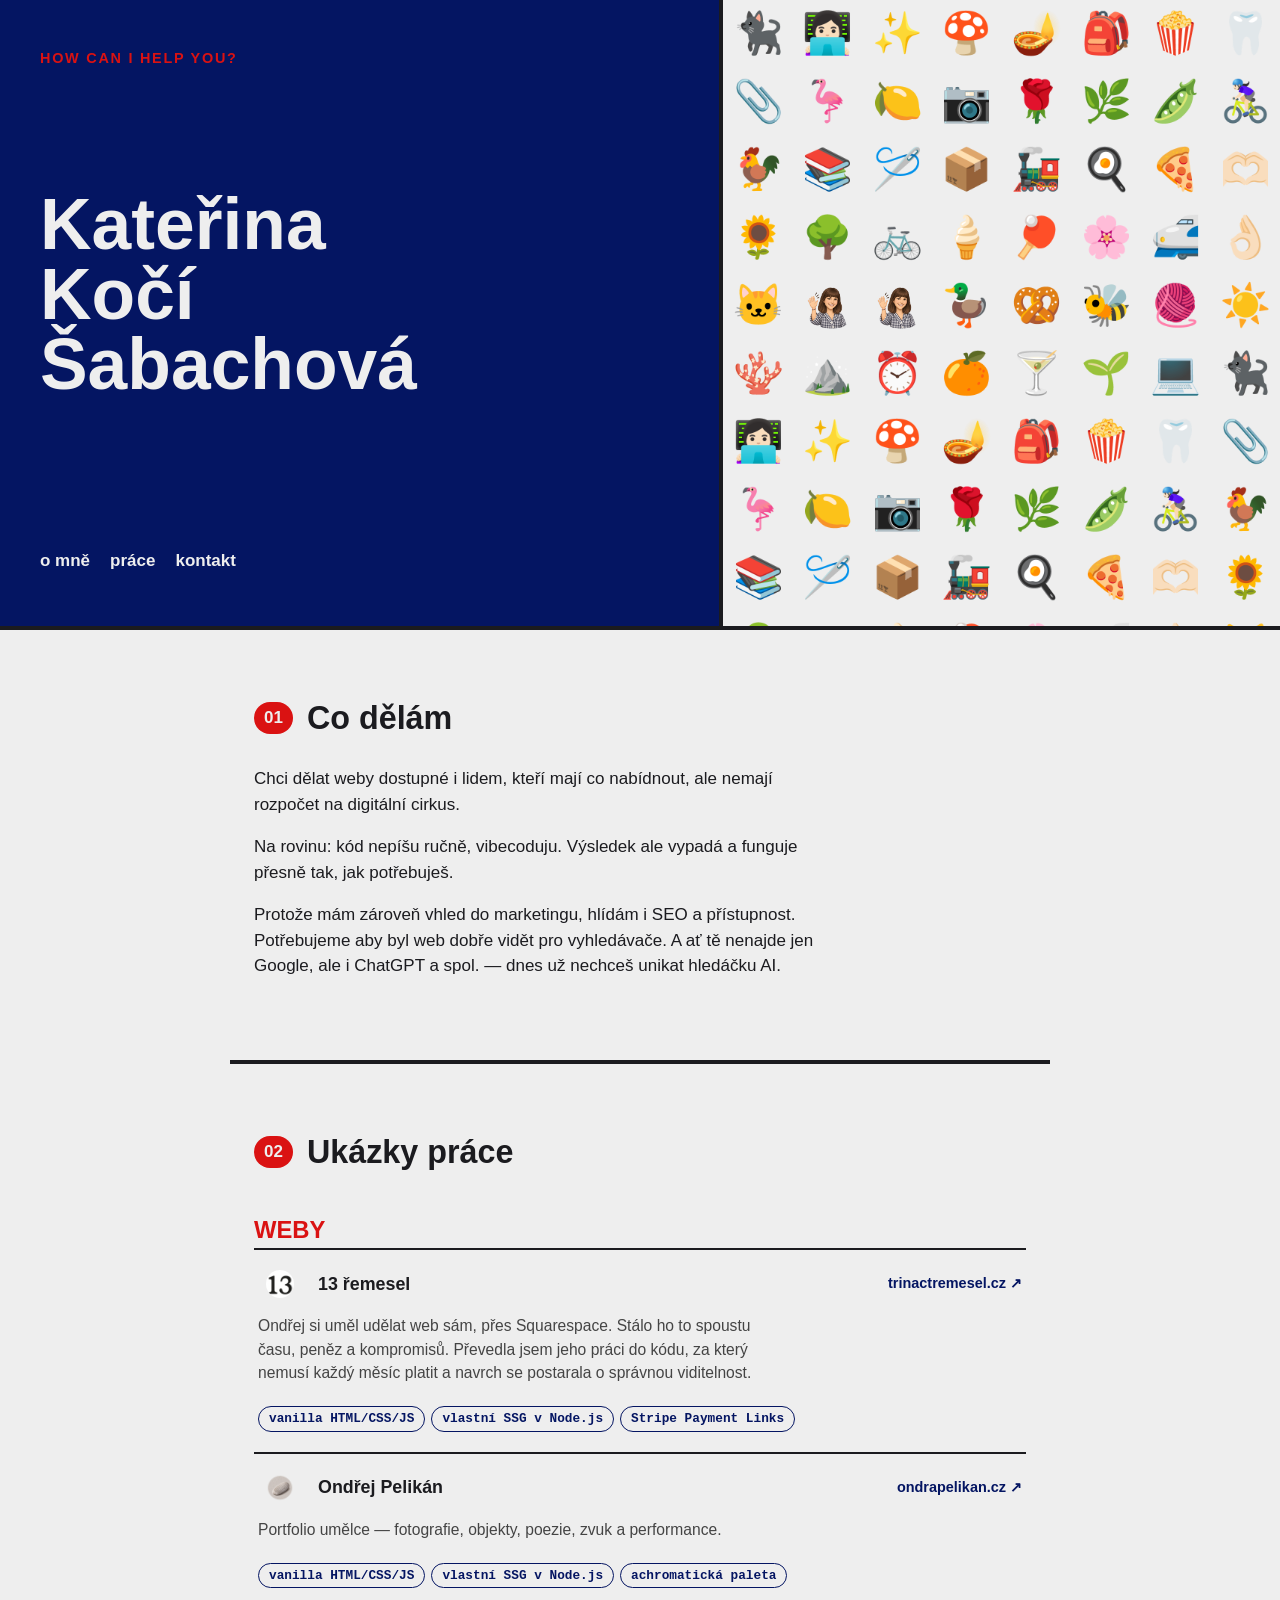
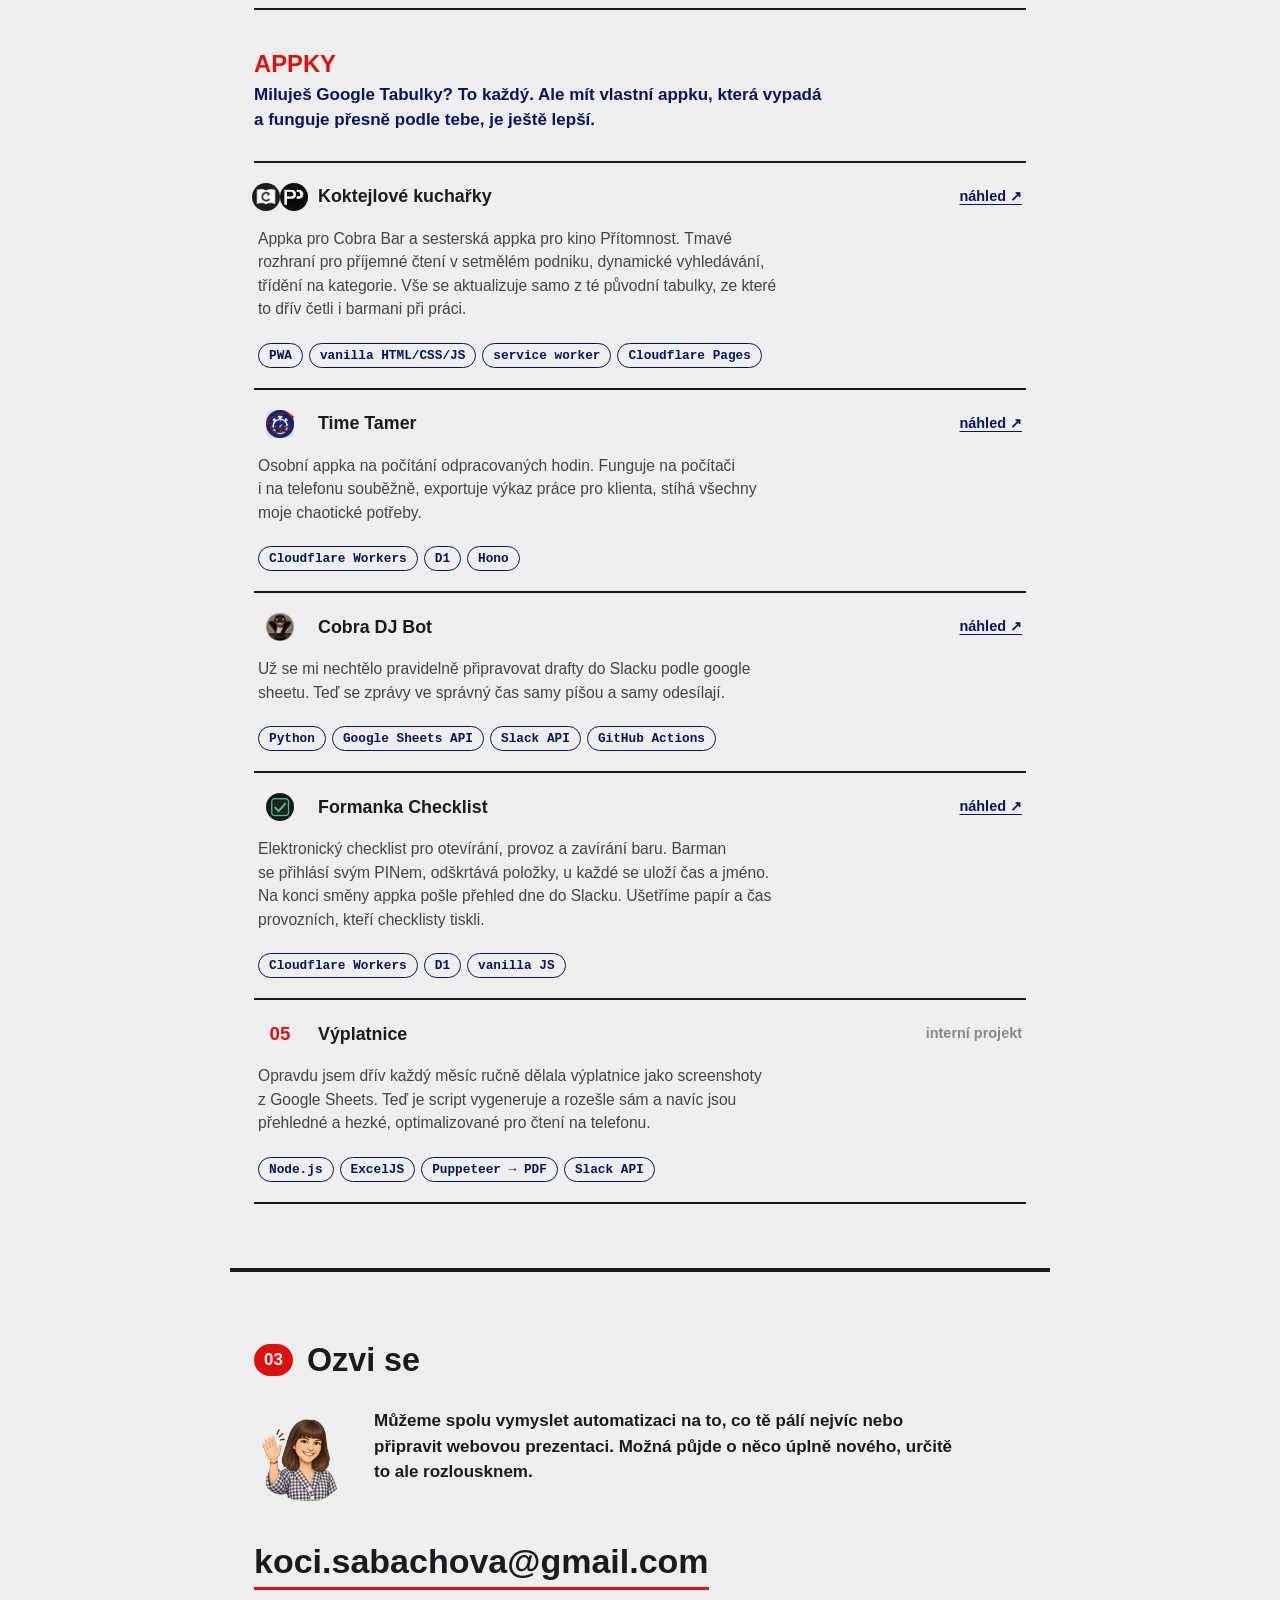
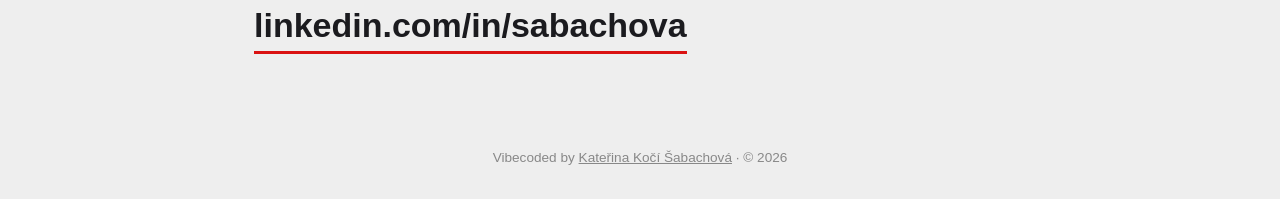
==== commit 6f6588ae: "Analytika: přidán Google Analytics (G-Z5NM188E2V) do index.html Co-Authored-By: Claude Sonnet 4.6 <n" ====
--- a/index.html
+++ b/index.html
@@ -6,6 +6,14 @@
 <title>Kateřina Kočí Šabachová</title>
 <link rel="icon" href="kac_emoji.png" type="image/png">
 <link rel="stylesheet" href="style.css">
+<!-- Google tag (gtag.js) -->
+<script async src="https://www.googletagmanager.com/gtag/js?id=G-Z5NM188E2V"></script>
+<script>
+  window.dataLayer = window.dataLayer || [];
+  function gtag(){dataLayer.push(arguments);}
+  gtag('js', new Date());
+  gtag('config', 'G-Z5NM188E2V');
+</script>
 </head>
 <body>
 
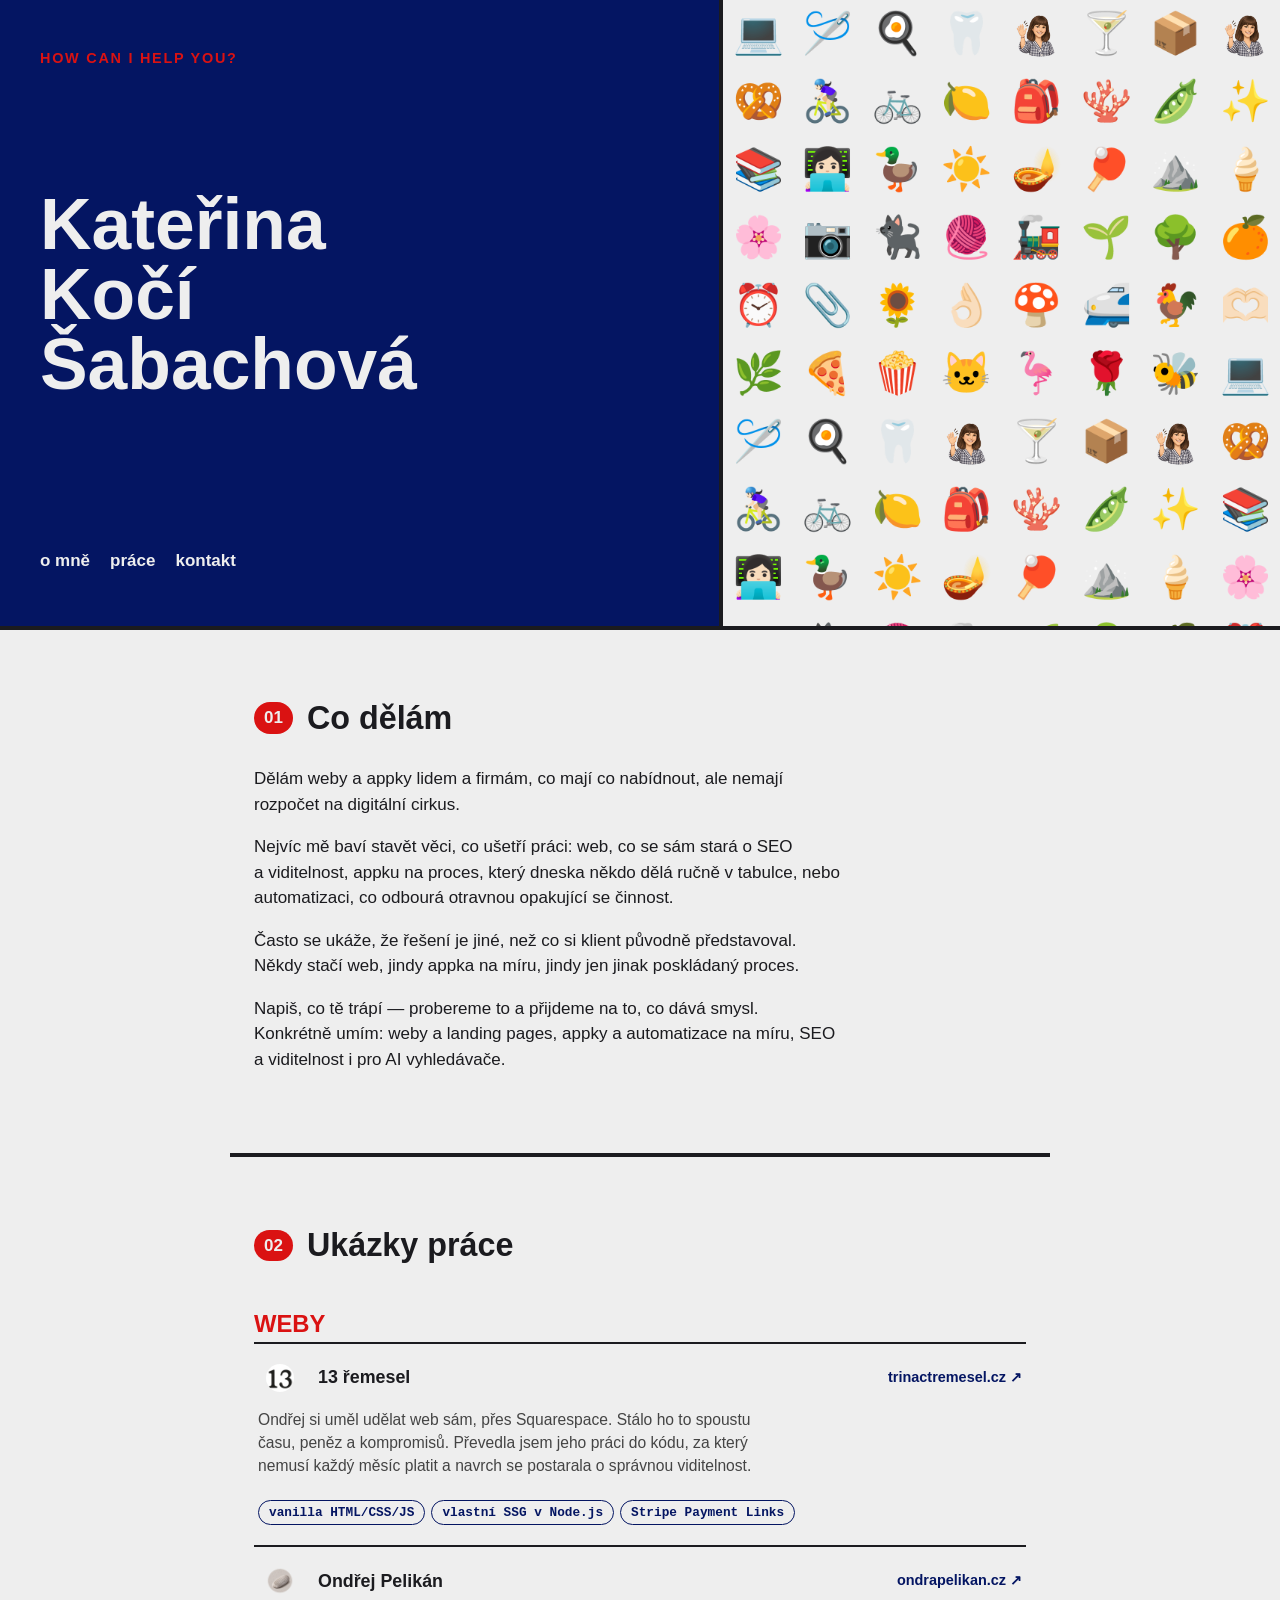
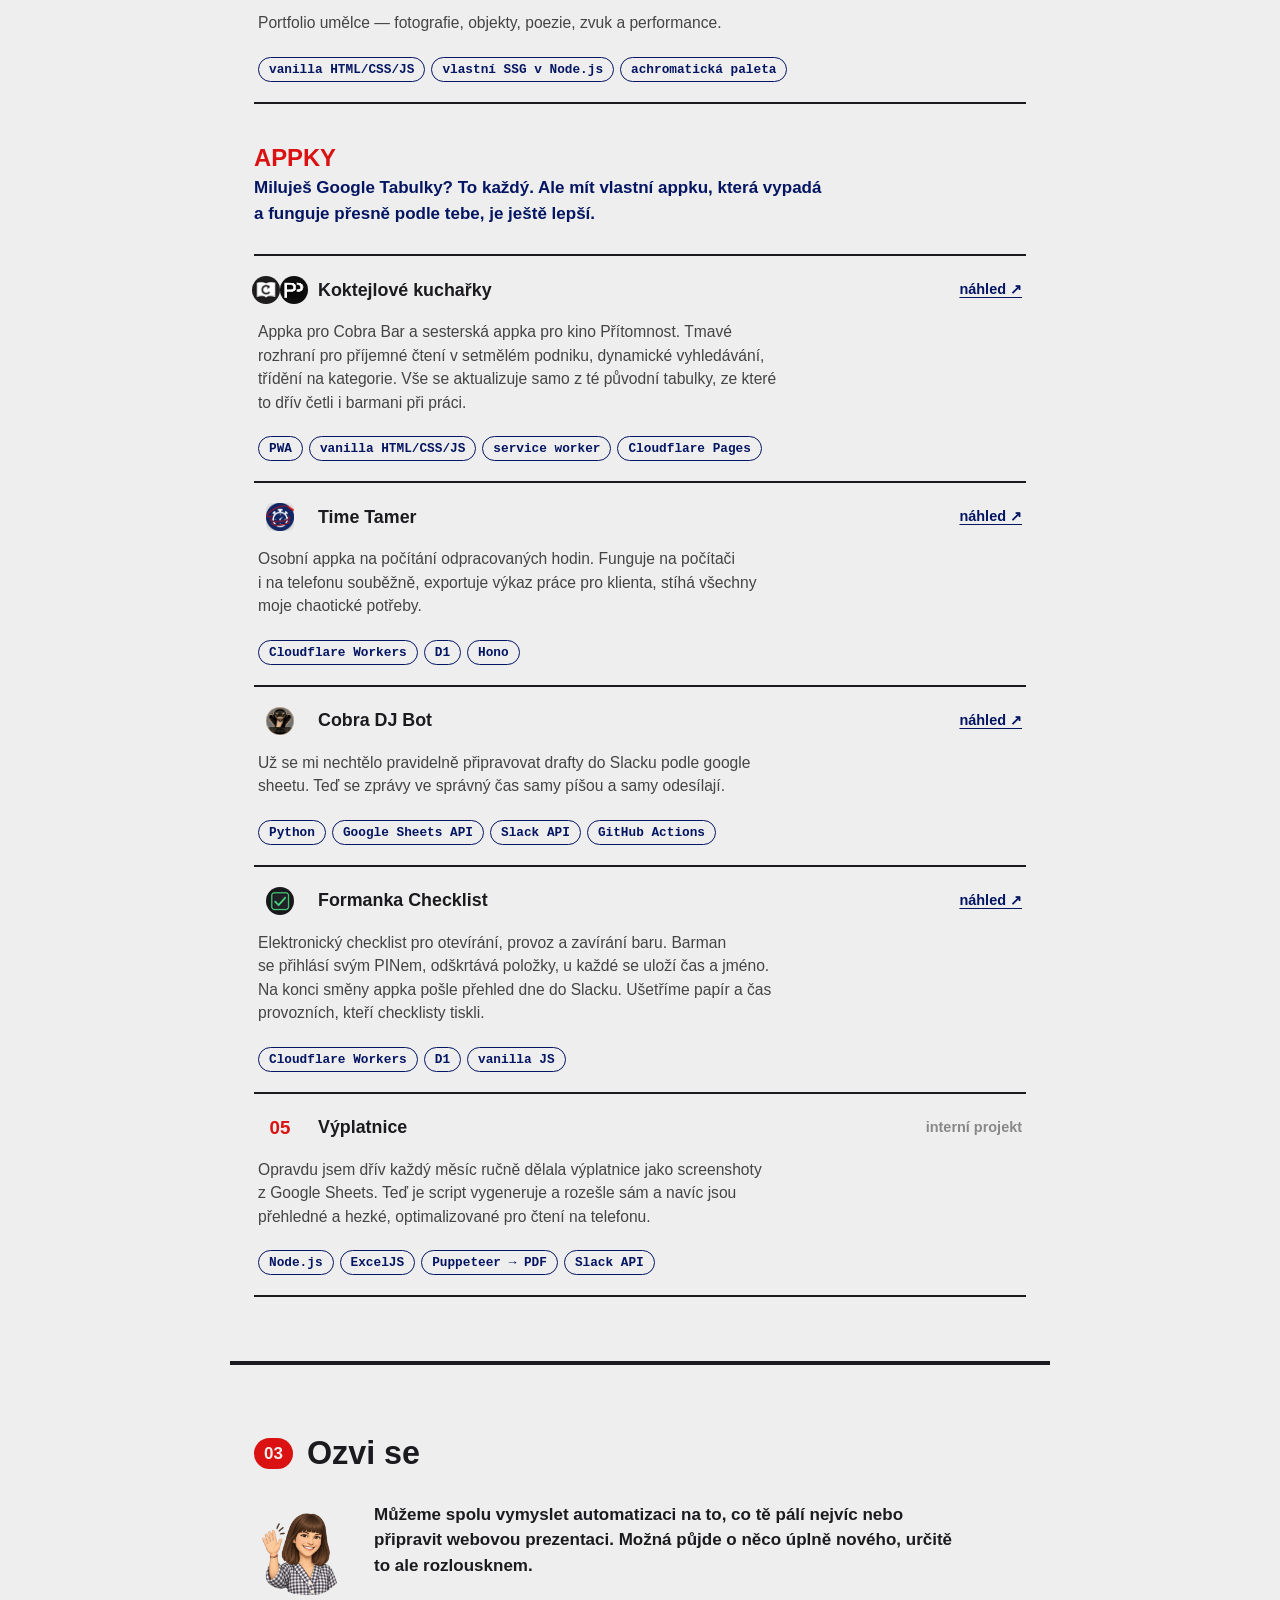
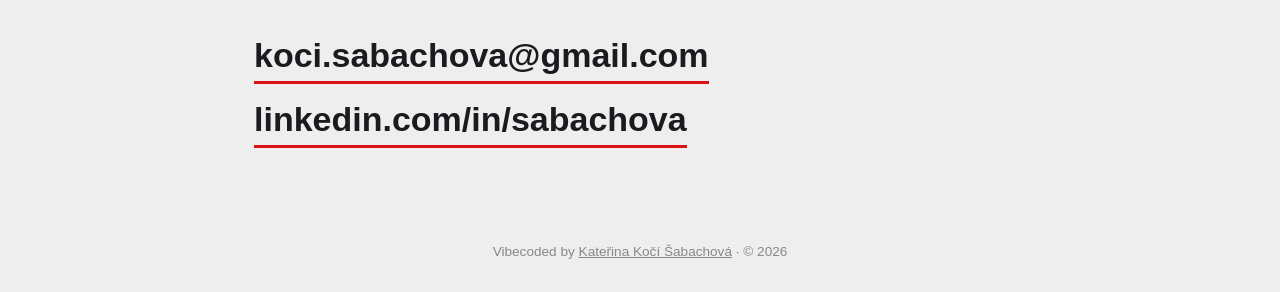
==== commit 5b3378a4: "Co dělám: přepsán text sekce bez zmínky o vibecodingu, nová struktura (kdo jsem → co mě baví → jiné " ====
--- a/index.html
+++ b/index.html
@@ -38,14 +38,16 @@
     <h2><span class="num">01</span> Co dělám</h2>
     <div class="section-body">
       <p>
-        Chci dělat weby dostupné i lidem, kteří mají co nabídnout, ale nemají rozpočet na digitální cirkus.
+        Dělám weby a appky lidem a firmám, co mají co nabídnout, ale nemají rozpočet na digitální cirkus.
       </p>
       <p>
-        Na rovinu: kód nepíšu ručně, vibecoduju. Výsledek ale vypadá
-        a funguje přesně tak, jak potřebuješ.
+        Nejvíc mě baví stavět věci, co ušetří práci: web, co se sám stará o SEO a viditelnost, appku na proces, který dneska někdo dělá ručně v tabulce, nebo automatizaci, co odbourá otravnou opakující se činnost.
       </p>
       <p>
-        Protože mám zároveň vhled do marketingu, hlídám i SEO a přístupnost. Potřebujeme aby byl web dobře vidět pro vyhledávače. A ať tě nenajde jen Google, ale i ChatGPT a spol. — dnes už nechceš unikat hledáčku AI.
+        Často se ukáže, že řešení je jiné, než co si klient původně představoval. Někdy stačí web, jindy appka na míru, jindy jen jinak poskládaný proces.
+      </p>
+      <p>
+        Napiš, co tě trápí — probereme to a přijdeme na to, co dává smysl. Konkrétně umím: weby a landing pages, appky a automatizace na míru, SEO a viditelnost i pro AI vyhledávače.
       </p>
     </div>
   </section>
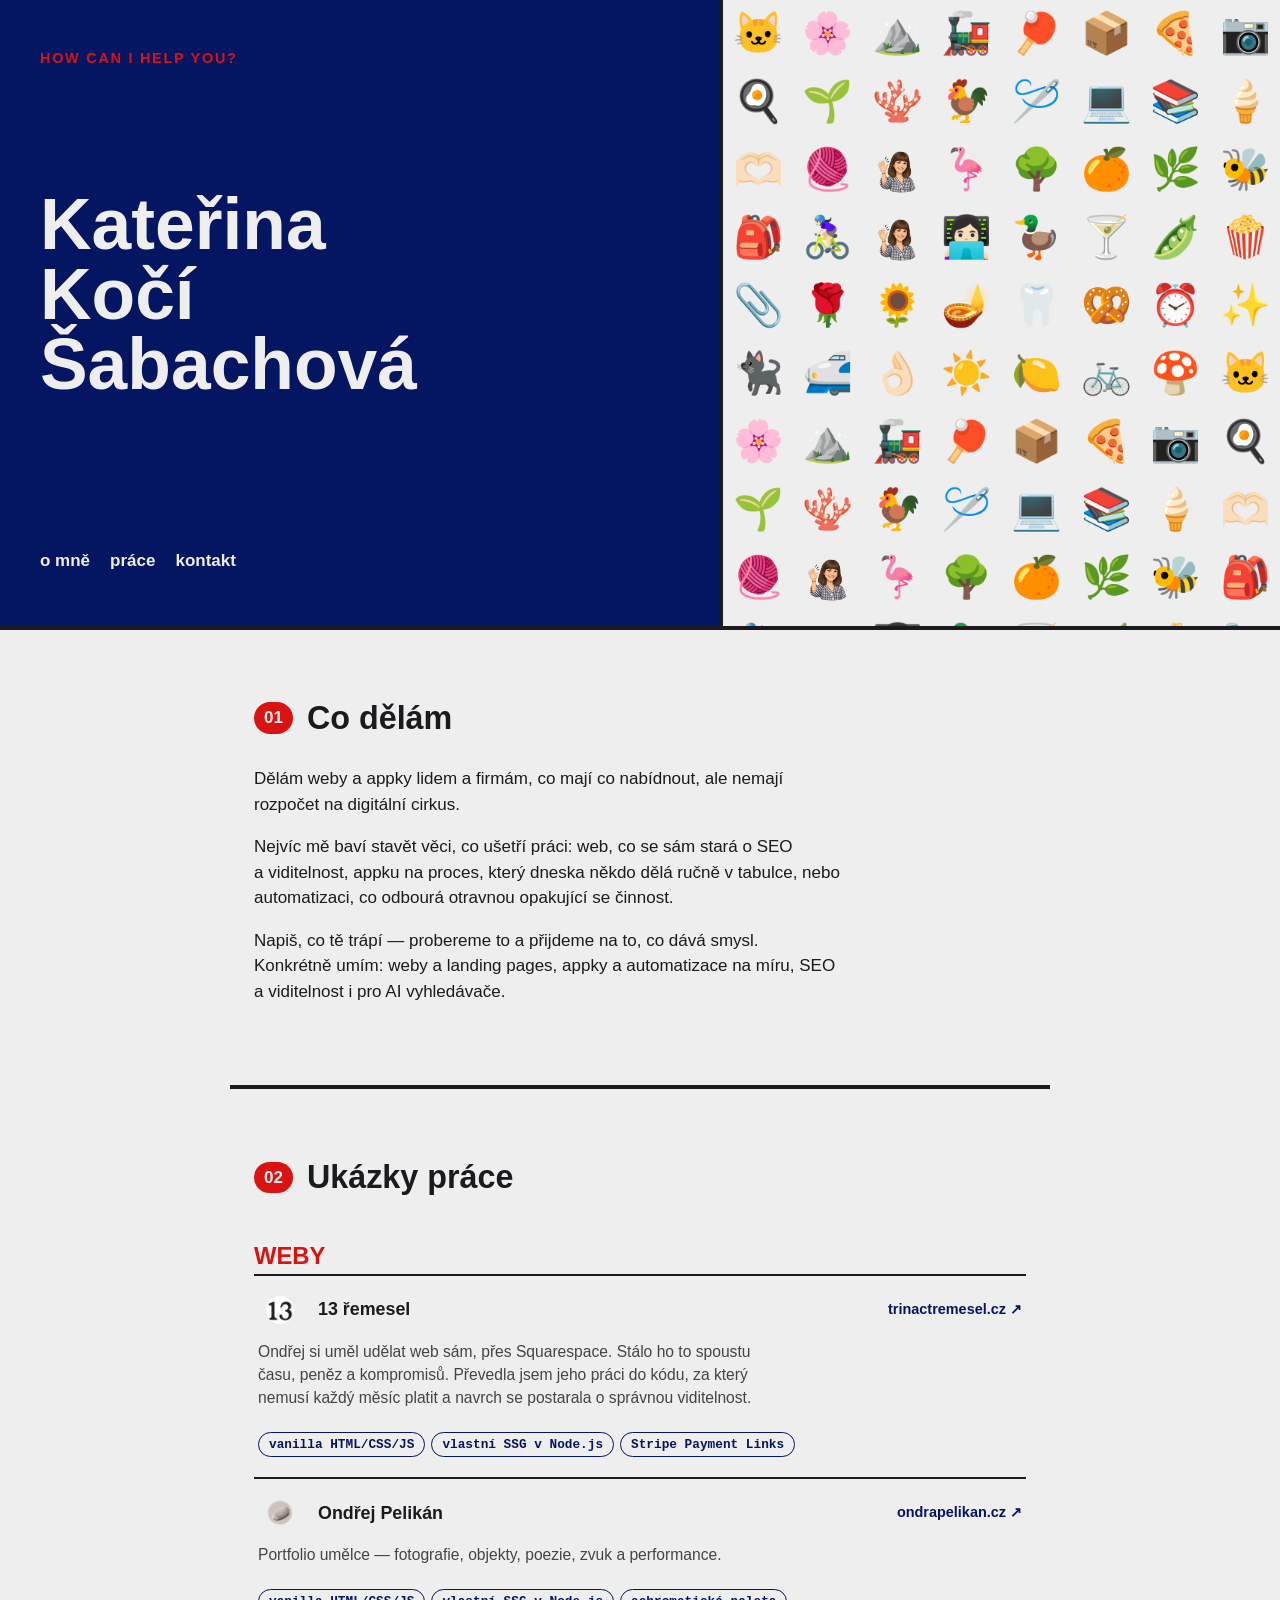
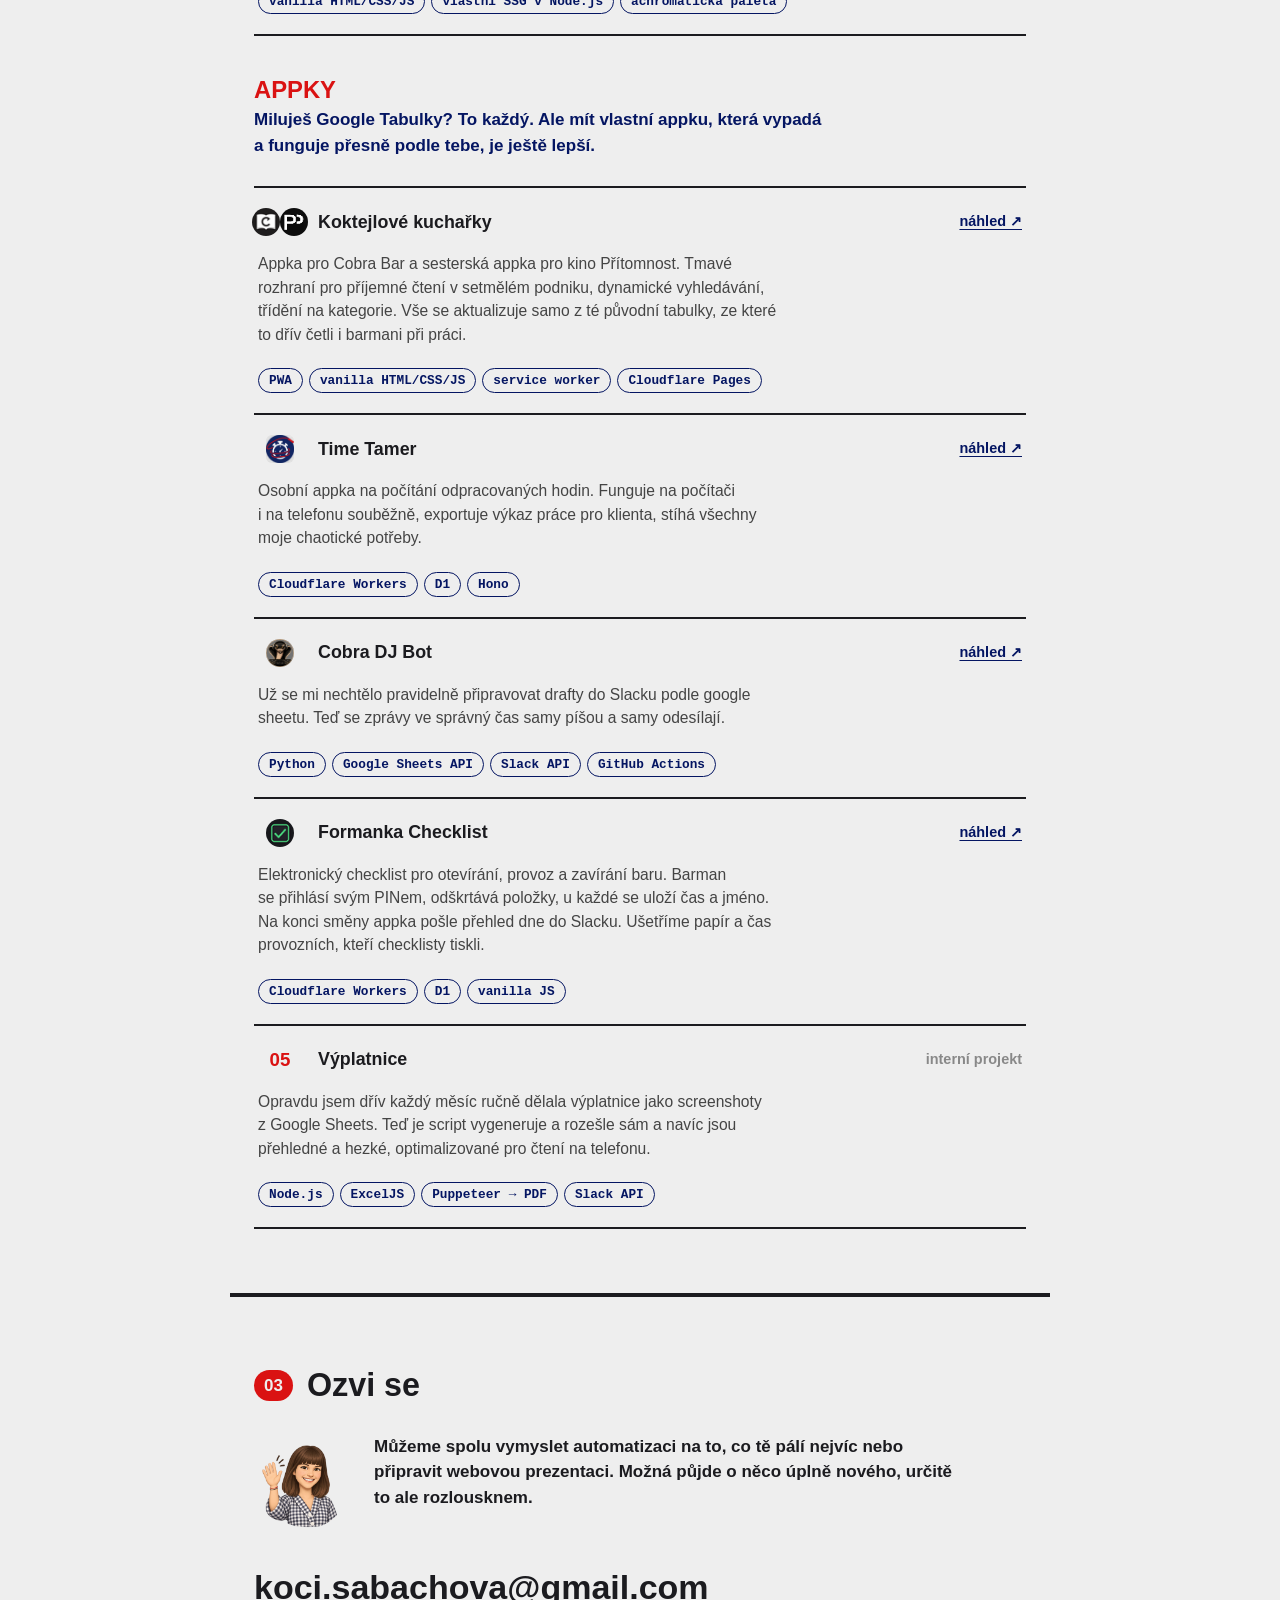
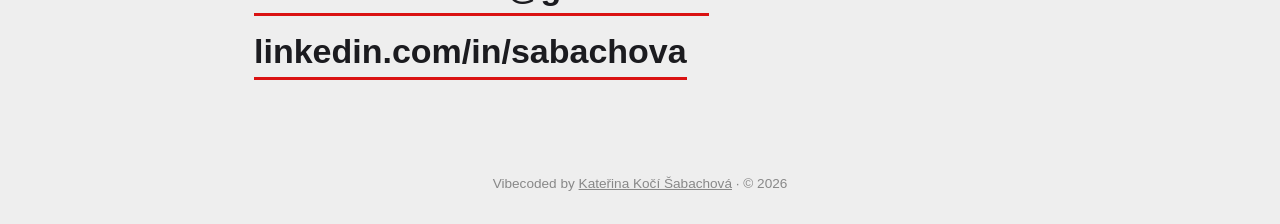
==== commit 2c12139e: "Emoji pole: na Windows nahrazeny za Fluent Emoji, jinde nativní Windows renderuje unicode emoji přes" ====
--- a/index.html
+++ b/index.html
@@ -42,9 +42,6 @@
       </p>
       <p>
         Nejvíc mě baví stavět věci, co ušetří práci: web, co se sám stará o SEO a viditelnost, appku na proces, který dneska někdo dělá ručně v tabulce, nebo automatizaci, co odbourá otravnou opakující se činnost.
-      </p>
-      <p>
-        Často se ukáže, že řešení je jiné, než co si klient původně představoval. Někdy stačí web, jindy appka na míru, jindy jen jinak poskládaný proces.
       </p>
       <p>
         Napiš, co tě trápí — probereme to a přijdeme na to, co dává smysl. Konkrétně umím: weby a landing pages, appky a automatizace na míru, SEO a viditelnost i pro AI vyhledávače.
--- a/style.css
+++ b/style.css
@@ -150,6 +150,13 @@
   margin: auto;
   pointer-events: auto;
   cursor: pointer;
+}
+
+.emoji-field .ef-fluent {
+  height: 2.6rem;
+  width: 2.6rem;
+  object-fit: contain;
+  margin: auto;
 }
 
 .avatar {
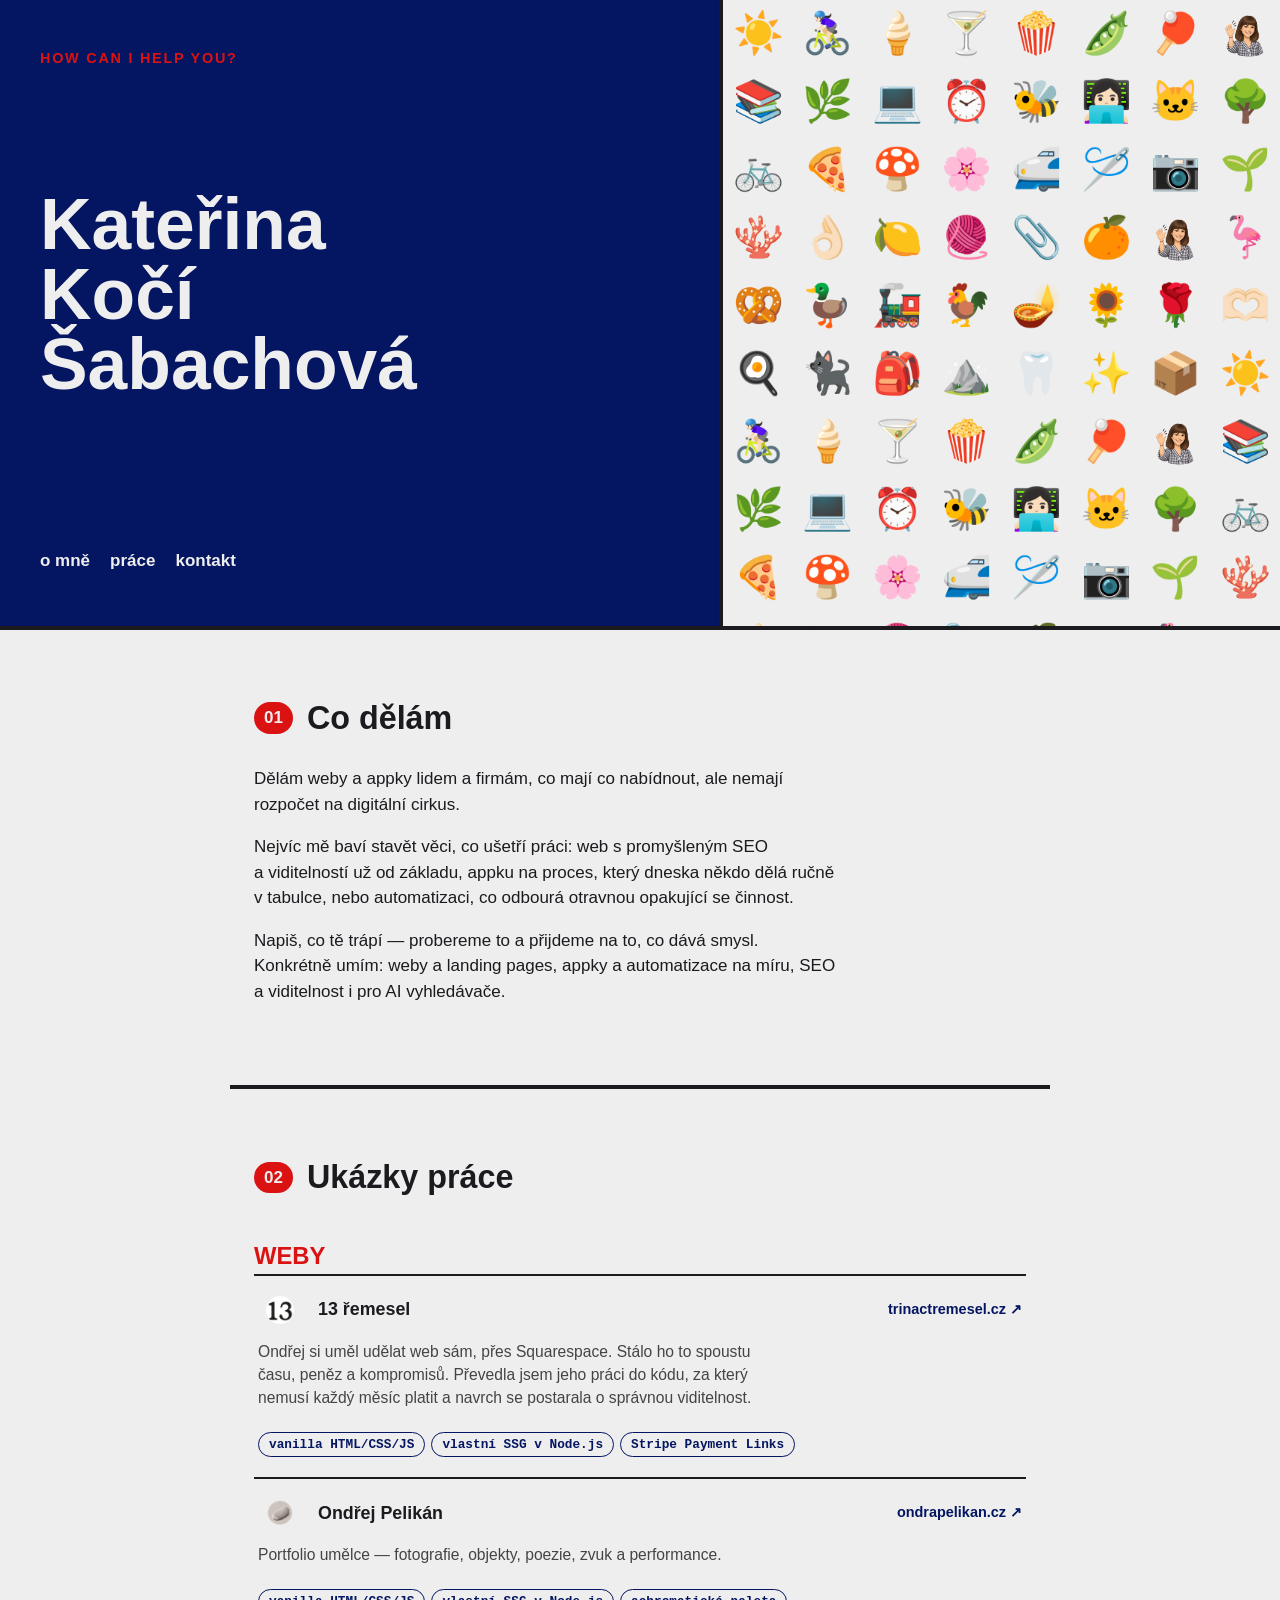
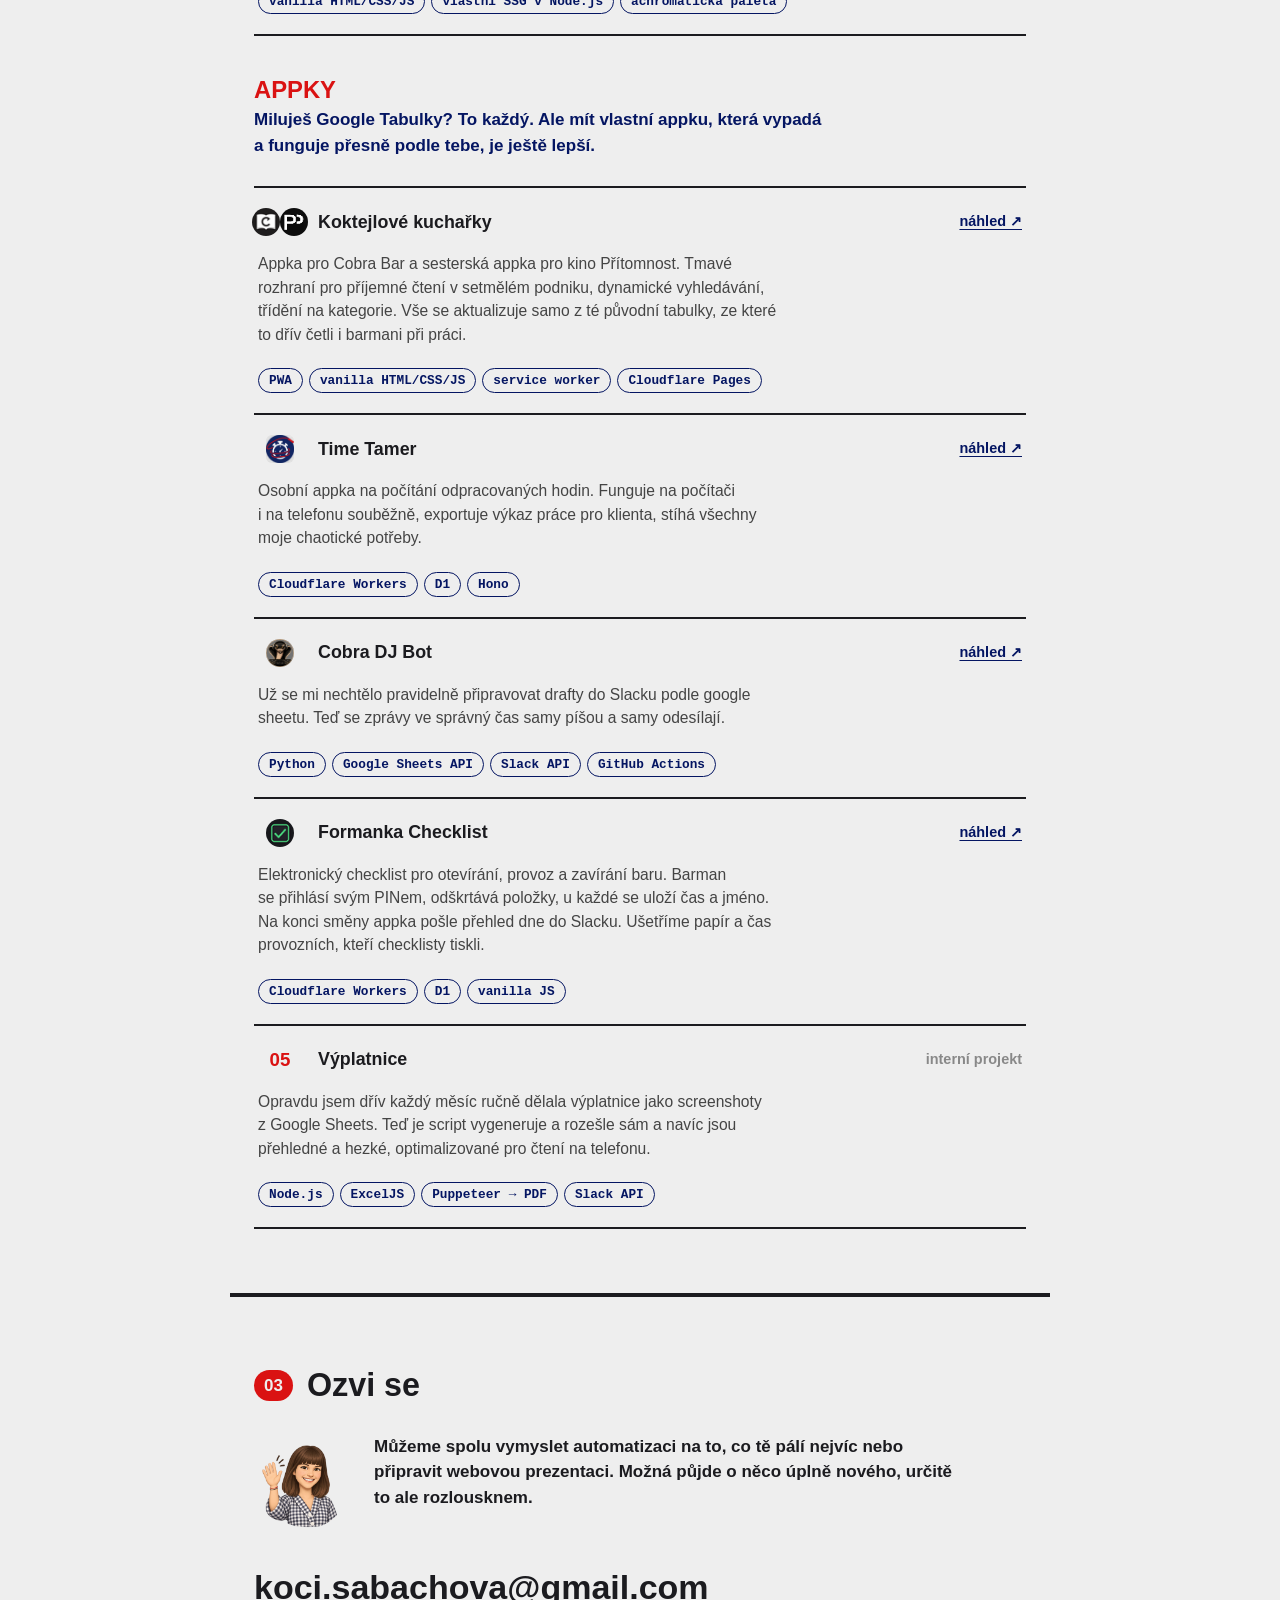
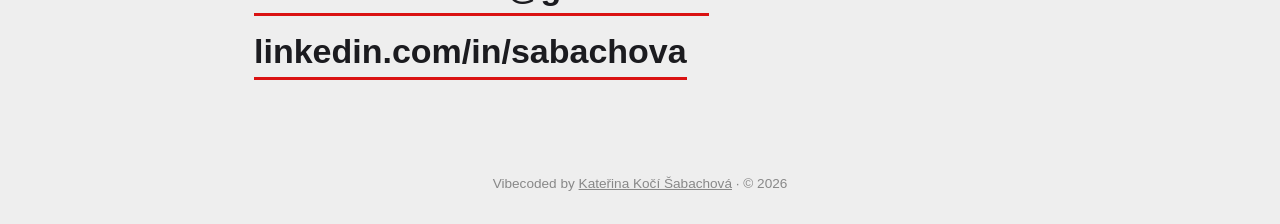
==== commit 218a4f9f: "Co dělám: oprava tvrzení o SEO — web nedělá SEO sám, dělá se s ním od základu" ====
--- a/index.html
+++ b/index.html
@@ -41,7 +41,7 @@
         Dělám weby a appky lidem a firmám, co mají co nabídnout, ale nemají rozpočet na digitální cirkus.
       </p>
       <p>
-        Nejvíc mě baví stavět věci, co ušetří práci: web, co se sám stará o SEO a viditelnost, appku na proces, který dneska někdo dělá ručně v tabulce, nebo automatizaci, co odbourá otravnou opakující se činnost.
+        Nejvíc mě baví stavět věci, co ušetří práci: web s promyšleným SEO a viditelností už od základu, appku na proces, který dneska někdo dělá ručně v tabulce, nebo automatizaci, co odbourá otravnou opakující se činnost.
       </p>
       <p>
         Napiš, co tě trápí — probereme to a přijdeme na to, co dává smysl. Konkrétně umím: weby a landing pages, appky a automatizace na míru, SEO a viditelnost i pro AI vyhledávače.
